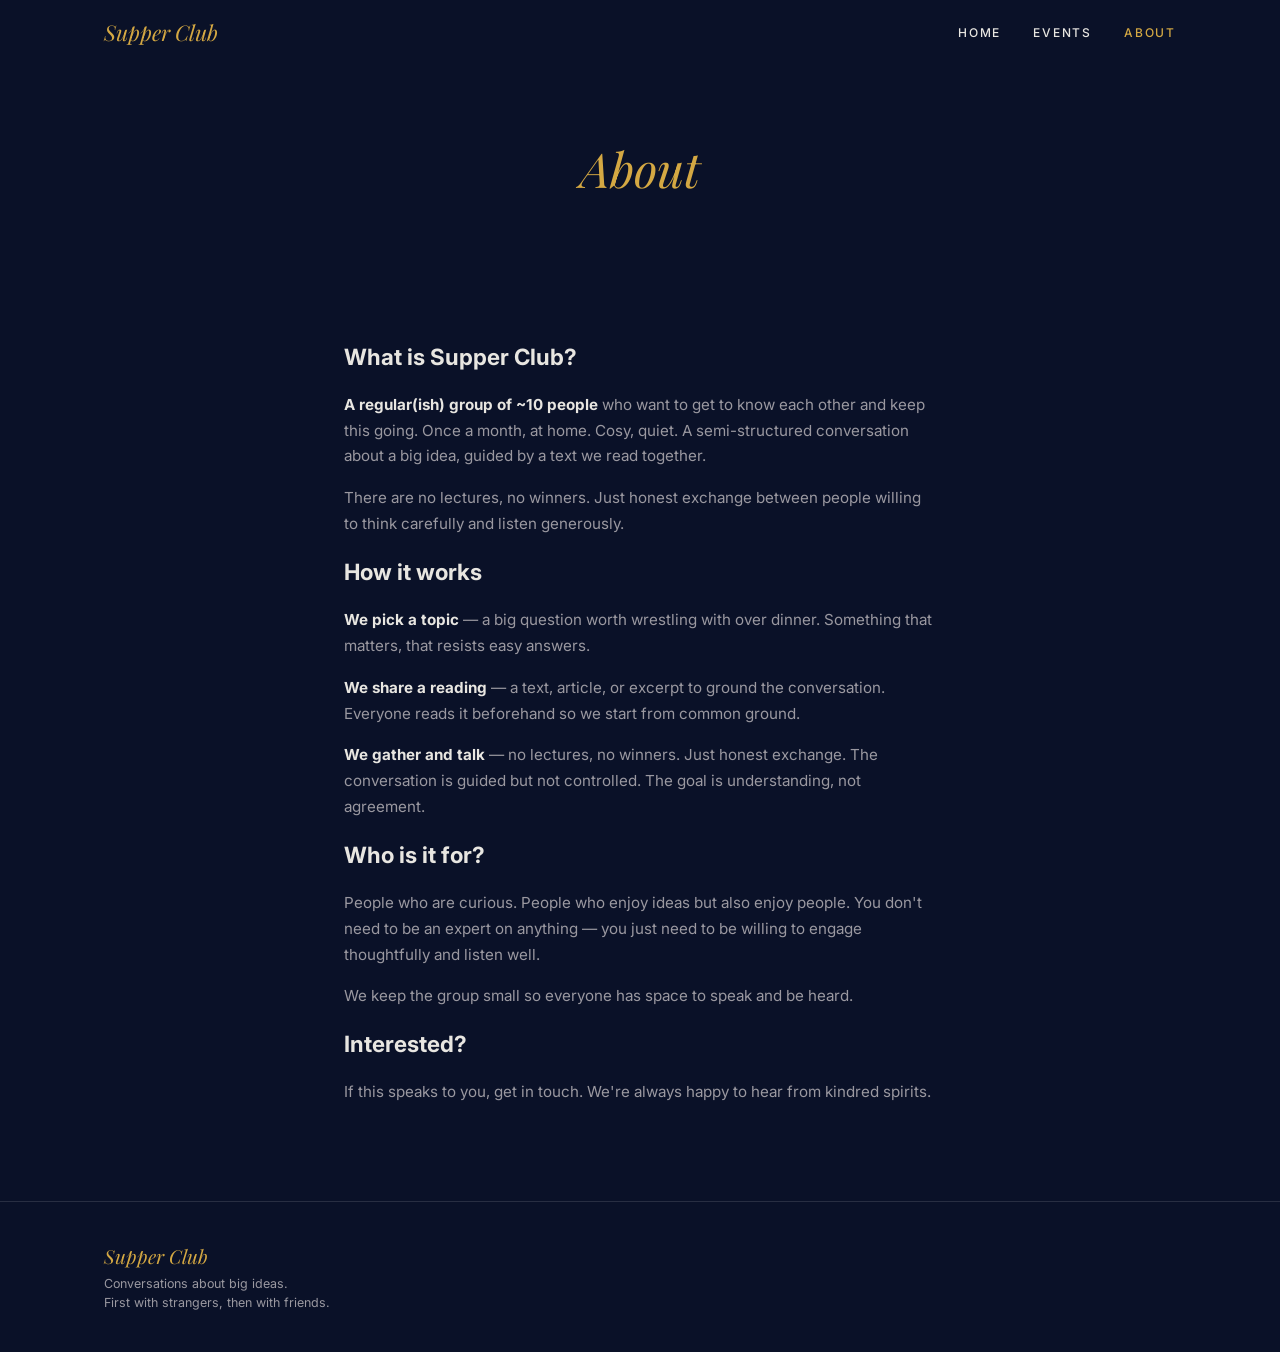
==== about.html @ 3b460ec7 "Recreate Supper Club website as static site for GitHub Pages Pure HTML/CSS/JS site with no build ste" ====
<!DOCTYPE html>
<html lang="en">
<head>
  <meta charset="UTF-8">
  <meta name="viewport" content="width=device-width, initial-scale=1.0">
  <title>About — Supper Club</title>
  <meta name="description" content="Learn more about Supper Club and how it works.">
  <link rel="preconnect" href="https://fonts.googleapis.com">
  <link rel="preconnect" href="https://fonts.gstatic.com" crossorigin>
  <link href="https://fonts.googleapis.com/css2?family=Inter:wght@300;400;500;600;700&family=Playfair+Display:ital@0;1&display=swap" rel="stylesheet">
  <link rel="stylesheet" href="css/style.css">
</head>
<body>

  <!-- ======== Navigation ======== -->
  <nav class="nav scrolled" id="nav">
    <div class="container">
      <a href="index.html" class="nav-logo">Supper Club</a>
      <ul class="nav-links" id="navLinks">
        <li><a href="index.html">Home</a></li>
        <li><a href="events.html">Events</a></li>
        <li><a href="about.html" class="active">About</a></li>
      </ul>
      <button class="hamburger" id="hamburger" aria-label="Toggle menu">
        <span></span><span></span><span></span>
      </button>
    </div>
  </nav>

  <!-- ======== Page Header ======== -->
  <div class="page-header">
    <div class="container">
      <h1 class="script">About</h1>
    </div>
  </div>

  <!-- ======== About Content ======== -->
  <section class="section">
    <div class="container about-content">
      <div class="reveal">
        <h2>What is Supper Club?</h2>
        <p><strong>A regular(ish) group of ~10 people</strong> who want to get to know each other and keep this going. Once a month, at home. Cosy, quiet. A semi-structured conversation about a big idea, guided by a text we read together.</p>
        <p>There are no lectures, no winners. Just honest exchange between people willing to think carefully and listen generously.</p>
      </div>

      <div class="reveal">
        <h2>How it works</h2>
        <p><strong>We pick a topic</strong> &mdash; a big question worth wrestling with over dinner. Something that matters, that resists easy answers.</p>
        <p><strong>We share a reading</strong> &mdash; a text, article, or excerpt to ground the conversation. Everyone reads it beforehand so we start from common ground.</p>
        <p><strong>We gather and talk</strong> &mdash; no lectures, no winners. Just honest exchange. The conversation is guided but not controlled. The goal is understanding, not agreement.</p>
      </div>

      <div class="reveal">
        <h2>Who is it for?</h2>
        <p>People who are curious. People who enjoy ideas but also enjoy people. You don't need to be an expert on anything &mdash; you just need to be willing to engage thoughtfully and listen well.</p>
        <p>We keep the group small so everyone has space to speak and be heard.</p>
      </div>

      <div class="reveal">
        <h2>Interested?</h2>
        <p>If this speaks to you, get in touch. We're always happy to hear from kindred spirits.</p>
      </div>
    </div>
  </section>

  <!-- ======== Footer ======== -->
  <footer class="footer">
    <div class="container">
      <div class="footer-brand">
        <p class="footer-logo">Supper Club</p>
        <p>Conversations about big ideas.<br>First with strangers, then with friends.</p>
      </div>
    </div>
  </footer>

  <script src="js/main.js"></script>
</body>
</html>
---- css/style.css ----
/* ============================================
   Supper Club — Style Sheet
   ============================================ */

/* --- Custom Properties --- */
:root {
  --bg:          #0a1128;
  --bg-light:    #111a3a;
  --accent:      #d4a843;
  --accent-dim:  rgba(212,168,67,.25);
  --text:        #e8e6e1;
  --text-muted:  #9a98a0;
  --border:      rgba(255,255,255,.12);
  --font-body:   'Inter', sans-serif;
  --font-script: 'Playfair Display', serif;
  --max-w:       1120px;
  --nav-h:       64px;
}

/* --- Reset --- */
*,*::before,*::after{box-sizing:border-box;margin:0;padding:0}
html{scroll-behavior:smooth}
body{
  font-family:var(--font-body);
  background:var(--bg);
  color:var(--text);
  line-height:1.7;
  -webkit-font-smoothing:antialiased;
  overflow-x:hidden;
}
a{color:inherit;text-decoration:none}
ul{list-style:none}
img,svg{display:block;max-width:100%}

/* --- Typography helpers --- */
.script{
  font-family:var(--font-script);
  font-style:italic;
  color:var(--accent);
  font-weight:400;
}
.uppercase{
  text-transform:uppercase;
  letter-spacing:.18em;
  font-size:.75rem;
}

/* --- Layout helpers --- */
.container{
  width:100%;
  max-width:var(--max-w);
  margin:0 auto;
  padding:0 1.5rem;
}
.section{
  padding:5rem 0;
}
.text-center{text-align:center}

/* --- Scroll-reveal --- */
.reveal{
  opacity:0;
  transform:translateY(28px);
  transition:opacity .7s ease, transform .7s ease;
}
.reveal.visible{
  opacity:1;
  transform:translateY(0);
}

/* ============================================
   Navigation
   ============================================ */
.nav{
  position:fixed;
  top:0;left:0;right:0;
  z-index:100;
  height:var(--nav-h);
  display:flex;
  align-items:center;
  transition:background .3s;
}
.nav.scrolled{
  background:rgba(10,17,40,.92);
  backdrop-filter:blur(10px);
  -webkit-backdrop-filter:blur(10px);
}
.nav .container{
  display:flex;
  align-items:center;
  justify-content:space-between;
}
.nav-logo{
  font-family:var(--font-script);
  font-style:italic;
  color:var(--accent);
  font-size:1.35rem;
}
.nav-links{
  display:flex;
  gap:2rem;
}
.nav-links a{
  text-transform:uppercase;
  letter-spacing:.15em;
  font-size:.75rem;
  font-weight:500;
  transition:color .2s;
}
.nav-links a:hover,
.nav-links a.active{
  color:var(--accent);
}

/* Hamburger */
.hamburger{
  display:none;
  flex-direction:column;
  gap:5px;
  cursor:pointer;
  background:none;
  border:none;
  padding:4px;
}
.hamburger span{
  display:block;
  width:22px;
  height:2px;
  background:var(--text);
  transition:transform .3s, opacity .3s;
}
.hamburger.open span:nth-child(1){transform:translateY(7px) rotate(45deg)}
.hamburger.open span:nth-child(2){opacity:0}
.hamburger.open span:nth-child(3){transform:translateY(-7px) rotate(-45deg)}

@media(max-width:640px){
  .hamburger{display:flex}
  .nav-links{
    position:fixed;
    inset:0;
    background:rgba(10,17,40,.97);
    flex-direction:column;
    align-items:center;
    justify-content:center;
    gap:2.5rem;
    font-size:1.1rem;
    transform:translateX(100%);
    transition:transform .35s ease;
  }
  .nav-links.open{transform:translateX(0)}
}

/* ============================================
   Hero
   ============================================ */
.hero{
  min-height:100vh;
  display:flex;
  flex-direction:column;
  align-items:center;
  justify-content:center;
  text-align:center;
  padding:calc(var(--nav-h) + 2rem) 1.5rem 3rem;
  position:relative;
}
.hero-invite{
  font-family:var(--font-script);
  font-style:italic;
  color:var(--accent);
  font-size:1.1rem;
  margin-bottom:.25rem;
}
.hero-title{
  font-family:var(--font-script);
  font-style:italic;
  color:var(--accent);
  font-size:clamp(3rem,8vw,5.5rem);
  line-height:1.1;
  margin-bottom:.5rem;
}
.hero-flourish{
  width:180px;
  margin:0 auto .75rem;
  opacity:.6;
}
.hero-tagline{
  font-size:clamp(1.15rem,2.5vw,1.65rem);
  font-weight:300;
  margin-bottom:.35rem;
}
.hero-subtitle{
  color:var(--text-muted);
  font-size:1rem;
  margin-bottom:2.5rem;
}
.btn{
  display:inline-block;
  text-transform:uppercase;
  letter-spacing:.18em;
  font-size:.75rem;
  font-weight:600;
  padding:.85rem 2rem;
  border:1px solid var(--text);
  color:var(--text);
  transition:background .25s, color .25s;
}
.btn:hover{
  background:var(--text);
  color:var(--bg);
}

/* Scroll indicator */
.scroll-indicator{
  position:absolute;
  bottom:2.5rem;
  left:50%;
  transform:translateX(-50%);
  text-transform:uppercase;
  letter-spacing:.25em;
  font-size:.65rem;
  color:var(--text-muted);
  transition:opacity .4s;
}
.scroll-indicator.hidden{opacity:0}

/* ============================================
   Decorative dividers
   ============================================ */
.divider{
  text-align:center;
  padding:2rem 0;
}
.divider svg{
  display:inline-block;
  width:min(80%,600px);
  height:auto;
  opacity:.35;
}

/* ============================================
   "What is this?" section
   ============================================ */
.what-section .section-title{
  font-size:clamp(1.8rem,4vw,2.6rem);
  margin-bottom:3rem;
}
.what-grid{
  display:grid;
  grid-template-columns:1fr auto 1fr;
  gap:2.5rem;
  align-items:start;
}
.what-description p{
  color:var(--text-muted);
  font-size:.95rem;
  margin-bottom:1rem;
}
.what-description p strong{
  color:var(--text);
}
.what-illustration{
  width:120px;
  opacity:.3;
  align-self:center;
}
.what-steps{
  display:flex;
  flex-direction:column;
  gap:2rem;
}
.step{display:flex;gap:1rem;align-items:flex-start}
.step-num{
  font-size:.75rem;
  color:var(--accent);
  font-weight:600;
  letter-spacing:.08em;
  min-width:1.6rem;
  padding-top:2px;
}
.step-content h3{
  font-size:.95rem;
  font-weight:600;
  margin-bottom:.25rem;
}
.step-content p{
  color:var(--text-muted);
  font-size:.85rem;
  line-height:1.6;
}
.step-content .attribution{
  font-style:italic;
  color:var(--text-muted);
  font-size:.8rem;
  margin-top:.35rem;
}

@media(max-width:768px){
  .what-grid{
    grid-template-columns:1fr;
    gap:2rem;
  }
  .what-illustration{
    margin:0 auto;
    order:-1;
  }
}

/* ============================================
   Questions section
   ============================================ */
.questions-section .section-title{
  font-size:clamp(1.8rem,4vw,2.6rem);
  margin-bottom:.5rem;
}
.questions-section .section-subtitle{
  font-family:var(--font-script);
  font-style:italic;
  color:var(--text-muted);
  font-size:1rem;
  margin-bottom:2.5rem;
}
.question-cards{
  max-width:560px;
  margin:0 auto;
  display:flex;
  flex-direction:column;
  gap:1rem;
}
.question-card{
  border:1px solid var(--border);
  padding:1.15rem 1.5rem;
  font-size:.92rem;
  color:var(--text-muted);
  border-radius:2px;
  transition:border-color .3s;
}
.question-card:hover{
  border-color:var(--accent-dim);
}
/* stagger left/right */
.question-card:nth-child(odd){margin-right:3rem}
.question-card:nth-child(even){margin-left:3rem}

@media(max-width:640px){
  .question-card:nth-child(odd),
  .question-card:nth-child(even){margin:0}
}

/* ============================================
   Next gathering
   ============================================ */
.gathering-section .section-title{
  font-size:clamp(1.8rem,4vw,2.6rem);
  margin-bottom:2rem;
}
.event-card{
  max-width:560px;
  margin:0 auto;
  border:1px solid var(--border);
  padding:2rem;
  border-radius:2px;
}
.event-label{
  text-transform:uppercase;
  letter-spacing:.15em;
  font-size:.7rem;
  color:var(--accent);
  font-weight:700;
  margin-bottom:.75rem;
}
.event-card h3{
  font-size:1.15rem;
  font-weight:600;
  margin-bottom:.35rem;
}
.event-card .event-desc{
  color:var(--text-muted);
  font-size:.88rem;
  font-style:italic;
  margin-bottom:.85rem;
}
.event-meta{
  display:flex;
  flex-wrap:wrap;
  gap:.75rem;
  font-size:.78rem;
  color:var(--accent);
  margin-bottom:.65rem;
}
.event-readings{
  font-size:.78rem;
  color:var(--accent);
}

/* ============================================
   CTA
   ============================================ */
.cta-section{
  padding:5rem 0 4rem;
  text-align:center;
}
.cta-section .cta-text{
  font-family:var(--font-script);
  font-style:italic;
  font-size:clamp(1.3rem,3vw,1.8rem);
  color:var(--text);
  margin-bottom:2rem;
  line-height:1.5;
}

/* ============================================
   Footer
   ============================================ */
.footer{
  border-top:1px solid var(--border);
  padding:2.5rem 0;
}
.footer .container{
  display:flex;
  align-items:center;
  justify-content:space-between;
  flex-wrap:wrap;
  gap:1rem;
}
.footer-brand .footer-logo{
  font-family:var(--font-script);
  font-style:italic;
  color:var(--accent);
  font-size:1.2rem;
  margin-bottom:.25rem;
}
.footer-brand p{
  color:var(--text-muted);
  font-size:.78rem;
  line-height:1.5;
}

/* ============================================
   Events page
   ============================================ */
.page-header{
  padding:calc(var(--nav-h) + 4rem) 0 3rem;
  text-align:center;
}
.page-header h1{
  font-size:clamp(2rem,5vw,3rem);
}
.events-list{
  display:flex;
  flex-direction:column;
  gap:1.5rem;
  max-width:640px;
  margin:0 auto;
}
.events-list .event-card{
  max-width:100%;
}
.section-label{
  text-transform:uppercase;
  letter-spacing:.18em;
  font-size:.75rem;
  color:var(--text-muted);
  margin-bottom:1.5rem;
}

/* ============================================
   About page
   ============================================ */
.about-content{
  max-width:640px;
  margin:0 auto;
}
.about-content h2{
  font-size:1.4rem;
  margin-bottom:1rem;
  margin-top:2.5rem;
}
.about-content h2:first-child{margin-top:0}
.about-content p{
  color:var(--text-muted);
  font-size:.95rem;
  margin-bottom:1rem;
}
.about-content p strong{
  color:var(--text);
}

/* ============================================
   Small decorative wisp
   ============================================ */
.wisp{
  text-align:center;
  padding:2rem 0;
}
.wisp svg{
  display:inline-block;
  width:60px;
  opacity:.25;
}
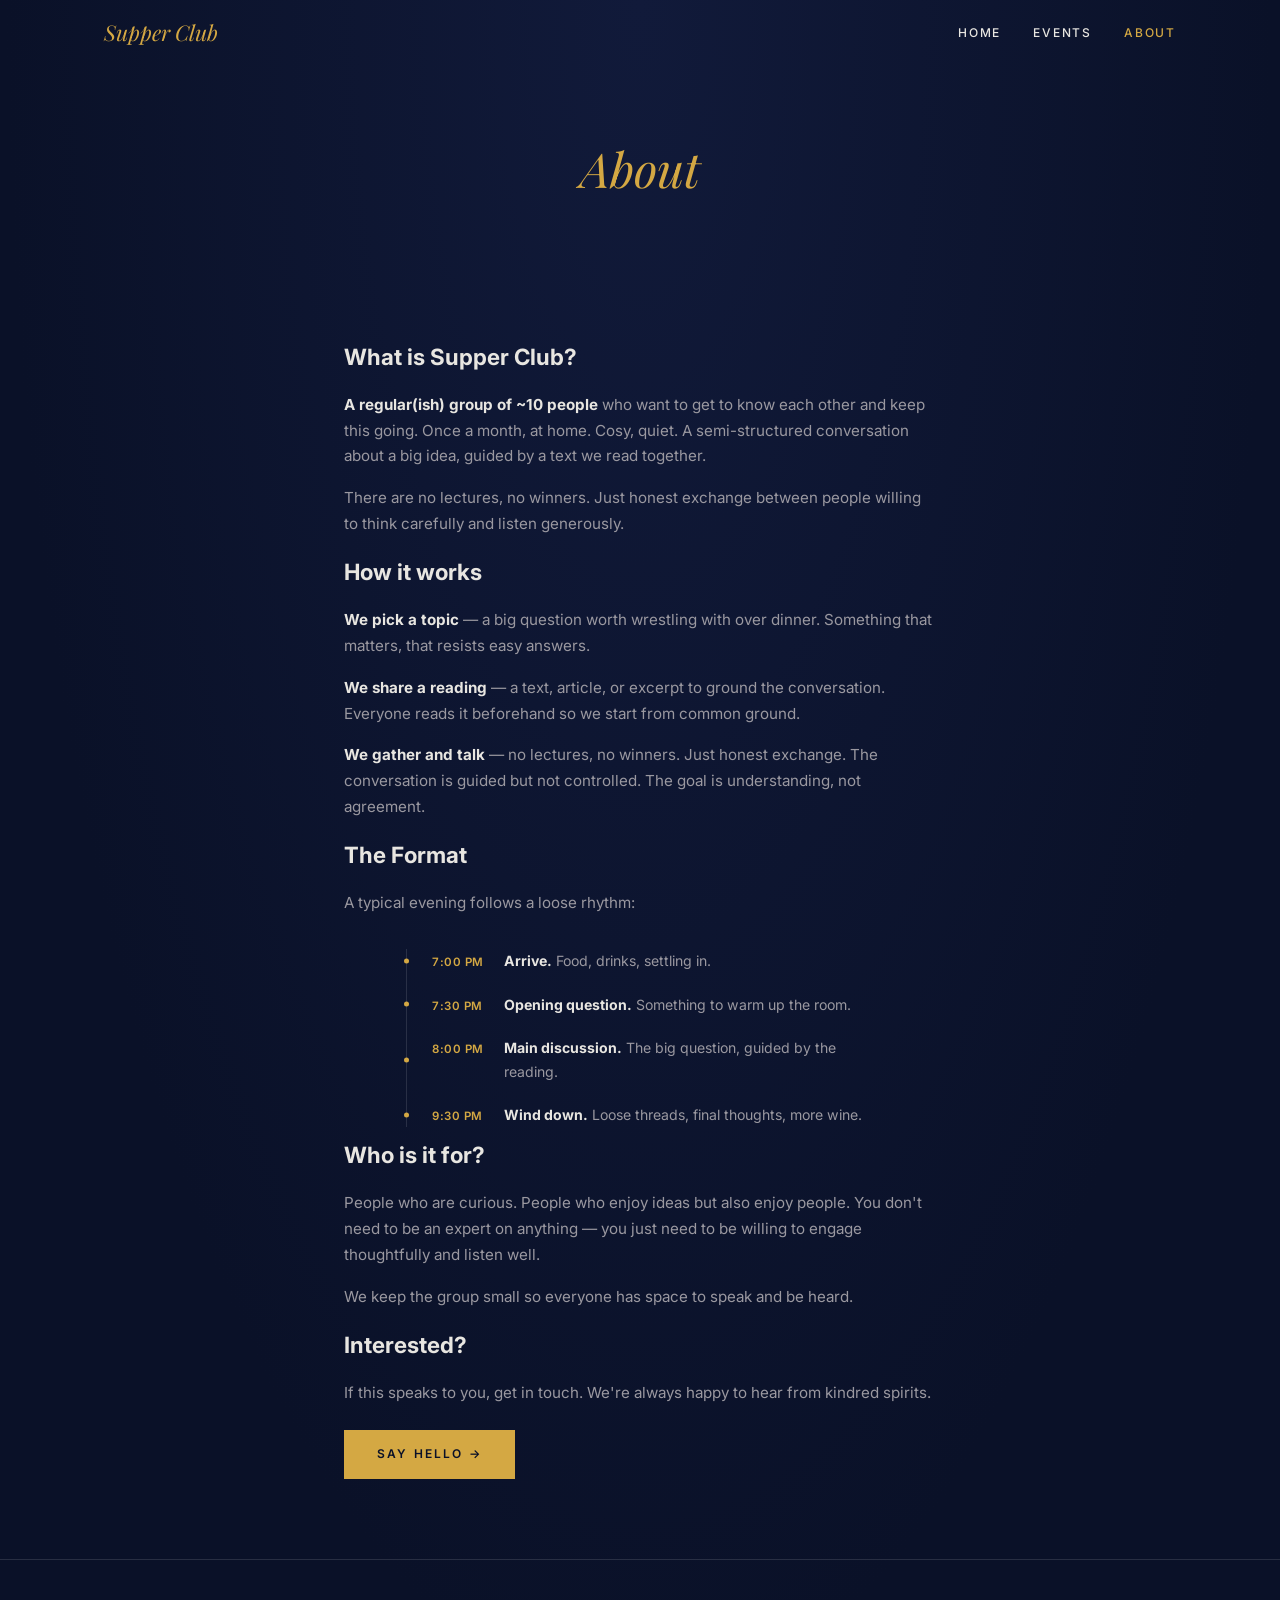
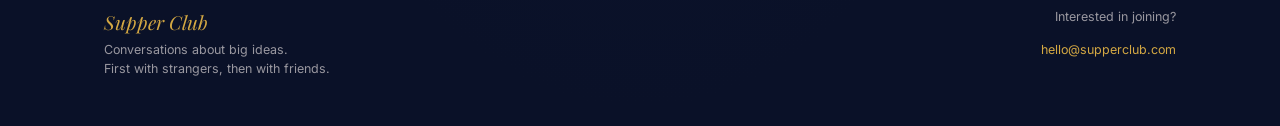
==== commit 14cf8b97: "Improve design: warm buttons, session pages, timeline, footer contact - CSS: Add --accent-warm varia" ====
--- a/about.html
+++ b/about.html
@@ -5,6 +5,10 @@
   <meta name="viewport" content="width=device-width, initial-scale=1.0">
   <title>About — Supper Club</title>
   <meta name="description" content="Learn more about Supper Club and how it works.">
+  <link rel="icon" href="data:image/svg+xml,<svg xmlns='http://www.w3.org/2000/svg' viewBox='0 0 100 100'><text y='.9em' font-size='90'>🍷</text></svg>">
+  <meta property="og:title" content="About — Supper Club">
+  <meta property="og:description" content="Learn more about Supper Club and how it works.">
+  <meta property="og:type" content="website">
   <link rel="preconnect" href="https://fonts.googleapis.com">
   <link rel="preconnect" href="https://fonts.gstatic.com" crossorigin>
   <link href="https://fonts.googleapis.com/css2?family=Inter:wght@300;400;500;600;700&family=Playfair+Display:ital@0;1&display=swap" rel="stylesheet">
@@ -51,6 +55,29 @@
       </div>
 
       <div class="reveal">
+        <h2>The Format</h2>
+        <p>A typical evening follows a loose rhythm:</p>
+        <div class="format-timeline">
+          <div class="timeline-item">
+            <span class="timeline-time">7:00 PM</span>
+            <span class="timeline-desc"><strong>Arrive.</strong> Food, drinks, settling in.</span>
+          </div>
+          <div class="timeline-item">
+            <span class="timeline-time">7:30 PM</span>
+            <span class="timeline-desc"><strong>Opening question.</strong> Something to warm up the room.</span>
+          </div>
+          <div class="timeline-item">
+            <span class="timeline-time">8:00 PM</span>
+            <span class="timeline-desc"><strong>Main discussion.</strong> The big question, guided by the reading.</span>
+          </div>
+          <div class="timeline-item">
+            <span class="timeline-time">9:30 PM</span>
+            <span class="timeline-desc"><strong>Wind down.</strong> Loose threads, final thoughts, more wine.</span>
+          </div>
+        </div>
+      </div>
+
+      <div class="reveal">
         <h2>Who is it for?</h2>
         <p>People who are curious. People who enjoy ideas but also enjoy people. You don't need to be an expert on anything &mdash; you just need to be willing to engage thoughtfully and listen well.</p>
         <p>We keep the group small so everyone has space to speak and be heard.</p>
@@ -59,6 +86,7 @@
       <div class="reveal">
         <h2>Interested?</h2>
         <p>If this speaks to you, get in touch. We're always happy to hear from kindred spirits.</p>
+        <a href="mailto:hello@supperclub.com" class="btn" style="margin-top:.5rem">Say Hello &rarr;</a>
       </div>
     </div>
   </section>
@@ -70,6 +98,10 @@
         <p class="footer-logo">Supper Club</p>
         <p>Conversations about big ideas.<br>First with strangers, then with friends.</p>
       </div>
+      <div class="footer-contact">
+        <p>Interested in joining?</p>
+        <a href="mailto:hello@supperclub.com">hello@supperclub.com</a>
+      </div>
     </div>
   </footer>
 
--- a/css/style.css
+++ b/css/style.css
@@ -7,6 +7,7 @@
   --bg:          #0a1128;
   --bg-light:    #111a3a;
   --accent:      #d4a843;
+  --accent-warm: #c97b5a;
   --accent-dim:  rgba(212,168,67,.25);
   --text:        #e8e6e1;
   --text-muted:  #9a98a0;
@@ -23,14 +24,22 @@
 body{
   font-family:var(--font-body);
   background:var(--bg);
+  background:radial-gradient(ellipse at 50% 0%, #111a3a 0%, #0a1128 70%);
   color:var(--text);
   line-height:1.7;
   -webkit-font-smoothing:antialiased;
   overflow-x:hidden;
+  min-height:100vh;
 }
 a{color:inherit;text-decoration:none}
 ul{list-style:none}
 img,svg{display:block;max-width:100%}
+
+/* --- Focus-visible accessibility --- */
+*:focus-visible{
+  outline:2px solid var(--accent);
+  outline-offset:3px;
+}
 
 /* --- Typography helpers --- */
 .script{
@@ -163,12 +172,38 @@
   padding:calc(var(--nav-h) + 2rem) 1.5rem 3rem;
   position:relative;
 }
+
+/* Hero glow */
+.hero::before{
+  content:'';
+  position:absolute;
+  top:15%;
+  left:50%;
+  transform:translateX(-50%);
+  width:500px;
+  height:500px;
+  background:radial-gradient(circle, rgba(212,168,67,.08) 0%, transparent 70%);
+  pointer-events:none;
+  z-index:0;
+}
+.hero > *{
+  position:relative;
+  z-index:1;
+}
+
+/* Staggered fade-in animation */
+@keyframes heroFadeIn{
+  from{opacity:0;transform:translateY(20px)}
+  to{opacity:1;transform:translateY(0)}
+}
 .hero-invite{
   font-family:var(--font-script);
   font-style:italic;
   color:var(--accent);
   font-size:1.1rem;
   margin-bottom:.25rem;
+  animation:heroFadeIn .8s ease both;
+  animation-delay:.2s;
 }
 .hero-title{
   font-family:var(--font-script);
@@ -177,22 +212,32 @@
   font-size:clamp(3rem,8vw,5.5rem);
   line-height:1.1;
   margin-bottom:.5rem;
+  animation:heroFadeIn .8s ease both;
+  animation-delay:.4s;
 }
 .hero-flourish{
   width:180px;
   margin:0 auto .75rem;
   opacity:.6;
+  animation:heroFadeIn .8s ease both;
+  animation-delay:.6s;
 }
 .hero-tagline{
   font-size:clamp(1.15rem,2.5vw,1.65rem);
   font-weight:300;
   margin-bottom:.35rem;
+  animation:heroFadeIn .8s ease both;
+  animation-delay:.7s;
 }
 .hero-subtitle{
   color:var(--text-muted);
   font-size:1rem;
   margin-bottom:2.5rem;
-}
+  animation:heroFadeIn .8s ease both;
+  animation-delay:.85s;
+}
+
+/* --- Buttons --- */
 .btn{
   display:inline-block;
   text-transform:uppercase;
@@ -200,11 +245,30 @@
   font-size:.75rem;
   font-weight:600;
   padding:.85rem 2rem;
+  background:var(--accent);
+  color:var(--bg);
+  border:1px solid var(--accent);
+  transition:background .25s, color .25s, border-color .25s;
+  cursor:pointer;
+}
+.btn:hover{
+  background:transparent;
+  color:var(--accent);
+}
+.btn-ghost{
+  display:inline-block;
+  text-transform:uppercase;
+  letter-spacing:.18em;
+  font-size:.75rem;
+  font-weight:600;
+  padding:.85rem 2rem;
+  background:transparent;
+  color:var(--text);
   border:1px solid var(--text);
-  color:var(--text);
-  transition:background .25s, color .25s;
-}
-.btn:hover{
+  transition:background .25s, color .25s, border-color .25s;
+  cursor:pointer;
+}
+.btn-ghost:hover{
   background:var(--text);
   color:var(--bg);
 }
@@ -220,6 +284,8 @@
   font-size:.65rem;
   color:var(--text-muted);
   transition:opacity .4s;
+  animation:heroFadeIn .8s ease both;
+  animation-delay:1s;
 }
 .scroll-indicator.hidden{opacity:0}
 
@@ -359,6 +425,8 @@
   border:1px solid var(--border);
   padding:2rem;
   border-radius:2px;
+  position:relative;
+  transition:border-color .3s, transform .2s;
 }
 .event-label{
   text-transform:uppercase;
@@ -392,6 +460,66 @@
   color:var(--accent);
 }
 
+/* --- Event card variants --- */
+/* Upcoming: gold left border */
+.event-card.upcoming{
+  border-left:3px solid var(--accent);
+}
+/* Past: dimmed */
+.event-card.past{
+  opacity:.65;
+}
+.event-card.past:hover{
+  opacity:.85;
+}
+
+/* --- Status badges --- */
+.status-badge{
+  display:inline-block;
+  text-transform:uppercase;
+  letter-spacing:.12em;
+  font-size:.6rem;
+  font-weight:700;
+  padding:.2rem .6rem;
+  border-radius:2px;
+  margin-bottom:.75rem;
+}
+.status-badge.upcoming{
+  background:rgba(212,168,67,.15);
+  color:var(--accent);
+}
+.status-badge.past{
+  background:rgba(154,152,160,.12);
+  color:var(--text-muted);
+}
+
+/* --- Event card as link --- */
+a.event-card-link{
+  display:block;
+  text-decoration:none;
+  color:inherit;
+}
+a.event-card-link .event-card{
+  max-width:100%;
+}
+a.event-card-link:hover .event-card{
+  border-color:var(--accent-dim);
+  transform:translateY(-2px);
+}
+a.event-card-link .event-card .hover-arrow{
+  position:absolute;
+  right:1.5rem;
+  top:50%;
+  transform:translateY(-50%);
+  opacity:0;
+  color:var(--accent);
+  font-size:1.2rem;
+  transition:opacity .25s;
+}
+a.event-card-link:hover .event-card .hover-arrow{
+  opacity:1;
+}
+
 /* ============================================
    CTA
    ============================================ */
@@ -413,14 +541,14 @@
    ============================================ */
 .footer{
   border-top:1px solid var(--border);
-  padding:2.5rem 0;
+  padding:3rem 0;
 }
 .footer .container{
   display:flex;
-  align-items:center;
+  align-items:flex-start;
   justify-content:space-between;
   flex-wrap:wrap;
-  gap:1rem;
+  gap:2rem;
 }
 .footer-brand .footer-logo{
   font-family:var(--font-script);
@@ -433,6 +561,34 @@
   color:var(--text-muted);
   font-size:.78rem;
   line-height:1.5;
+}
+.footer-contact{
+  text-align:right;
+}
+.footer-contact p{
+  color:var(--text-muted);
+  font-size:.78rem;
+  line-height:1.5;
+  margin-bottom:.5rem;
+}
+.footer-contact a{
+  color:var(--accent);
+  font-size:.78rem;
+  transition:color .2s;
+}
+.footer-contact a:hover{
+  color:var(--accent-warm);
+}
+
+@media(max-width:640px){
+  .footer .container{
+    flex-direction:column;
+    align-items:center;
+    text-align:center;
+  }
+  .footer-contact{
+    text-align:center;
+  }
 }
 
 /* ============================================
@@ -485,6 +641,58 @@
   color:var(--text);
 }
 
+/* --- The Format: evening timeline --- */
+.format-timeline{
+  max-width:480px;
+  margin:1.5rem auto 0;
+  display:flex;
+  flex-direction:column;
+  gap:0;
+  position:relative;
+  padding-left:2rem;
+}
+.format-timeline::before{
+  content:'';
+  position:absolute;
+  left:.4rem;
+  top:.6rem;
+  bottom:.6rem;
+  width:1px;
+  background:var(--border);
+}
+.timeline-item{
+  display:flex;
+  gap:1rem;
+  align-items:baseline;
+  padding:.6rem 0;
+  position:relative;
+}
+.timeline-item::before{
+  content:'';
+  position:absolute;
+  left:calc(-2rem + .25rem);
+  top:50%;
+  transform:translateY(-50%);
+  width:5px;
+  height:5px;
+  border-radius:50%;
+  background:var(--accent);
+}
+.timeline-time{
+  font-size:.72rem;
+  font-weight:600;
+  color:var(--accent);
+  letter-spacing:.05em;
+  min-width:3.5rem;
+}
+.timeline-desc{
+  font-size:.88rem;
+  color:var(--text-muted);
+}
+.timeline-desc strong{
+  color:var(--text);
+}
+
 /* ============================================
    Small decorative wisp
    ============================================ */
@@ -497,3 +705,170 @@
   width:60px;
   opacity:.25;
 }
+
+/* ============================================
+   Session detail page
+   ============================================ */
+.session-header{
+  padding:calc(var(--nav-h) + 4rem) 0 2rem;
+  text-align:center;
+}
+.session-header .session-label{
+  text-transform:uppercase;
+  letter-spacing:.18em;
+  font-size:.7rem;
+  color:var(--accent);
+  font-weight:700;
+  margin-bottom:.75rem;
+}
+.session-header h1{
+  font-size:clamp(1.6rem,4vw,2.4rem);
+  max-width:640px;
+  margin:0 auto .5rem;
+  line-height:1.3;
+}
+.session-header .session-desc{
+  font-family:var(--font-script);
+  font-style:italic;
+  color:var(--text-muted);
+  font-size:1rem;
+  margin-bottom:1rem;
+}
+.session-header .session-meta{
+  display:flex;
+  flex-wrap:wrap;
+  gap:.75rem;
+  justify-content:center;
+  font-size:.78rem;
+  color:var(--accent);
+}
+
+/* Session body */
+.session-body{
+  max-width:640px;
+  margin:0 auto;
+}
+.session-body h2{
+  font-size:1.3rem;
+  margin-bottom:1.25rem;
+  margin-top:2.5rem;
+}
+.session-body h2:first-child{margin-top:0}
+.session-body p{
+  color:var(--text-muted);
+  font-size:.92rem;
+  margin-bottom:1rem;
+  line-height:1.7;
+}
+
+/* --- Reading cards --- */
+.reading-cards{
+  display:flex;
+  flex-direction:column;
+  gap:1rem;
+}
+.reading-card{
+  border:1px solid var(--border);
+  padding:1.25rem 1.5rem;
+  border-radius:2px;
+  transition:border-color .3s;
+}
+.reading-card:hover{
+  border-color:var(--accent-dim);
+}
+.reading-card .reading-type{
+  text-transform:uppercase;
+  letter-spacing:.12em;
+  font-size:.6rem;
+  font-weight:700;
+  color:var(--accent);
+  margin-bottom:.35rem;
+}
+.reading-card .reading-title{
+  font-size:.95rem;
+  font-weight:600;
+  margin-bottom:.2rem;
+}
+.reading-card .reading-author{
+  font-size:.82rem;
+  color:var(--text-muted);
+  font-style:italic;
+}
+
+/* --- Discussion questions --- */
+.discussion-questions{
+  display:flex;
+  flex-direction:column;
+  gap:.75rem;
+}
+.discussion-questions li{
+  border:1px solid var(--border);
+  padding:.9rem 1.25rem;
+  font-size:.88rem;
+  color:var(--text-muted);
+  border-radius:2px;
+  list-style:none;
+}
+
+/* --- Takeaways --- */
+.takeaways{
+  display:flex;
+  flex-direction:column;
+  gap:.75rem;
+}
+.takeaways li{
+  padding-left:1.25rem;
+  font-size:.88rem;
+  color:var(--text-muted);
+  position:relative;
+  list-style:none;
+}
+.takeaways li::before{
+  content:'';
+  position:absolute;
+  left:0;
+  top:.6em;
+  width:6px;
+  height:6px;
+  border-radius:50%;
+  background:var(--accent);
+}
+
+/* --- Further reading --- */
+.further-reading{
+  display:flex;
+  flex-direction:column;
+  gap:.5rem;
+}
+.further-reading a{
+  color:var(--accent);
+  font-size:.88rem;
+  transition:color .2s;
+}
+.further-reading a:hover{
+  color:var(--accent-warm);
+}
+
+/* --- Prev / Next nav --- */
+.session-nav{
+  display:flex;
+  justify-content:space-between;
+  align-items:center;
+  max-width:640px;
+  margin:0 auto;
+  padding:3rem 0;
+  border-top:1px solid var(--border);
+}
+.session-nav a{
+  text-transform:uppercase;
+  letter-spacing:.15em;
+  font-size:.72rem;
+  font-weight:600;
+  color:var(--text-muted);
+  transition:color .2s;
+}
+.session-nav a:hover{
+  color:var(--accent);
+}
+.session-nav .nav-prev::before{content:'\2190\00a0'}
+.session-nav .nav-next::after{content:'\00a0\2192'}
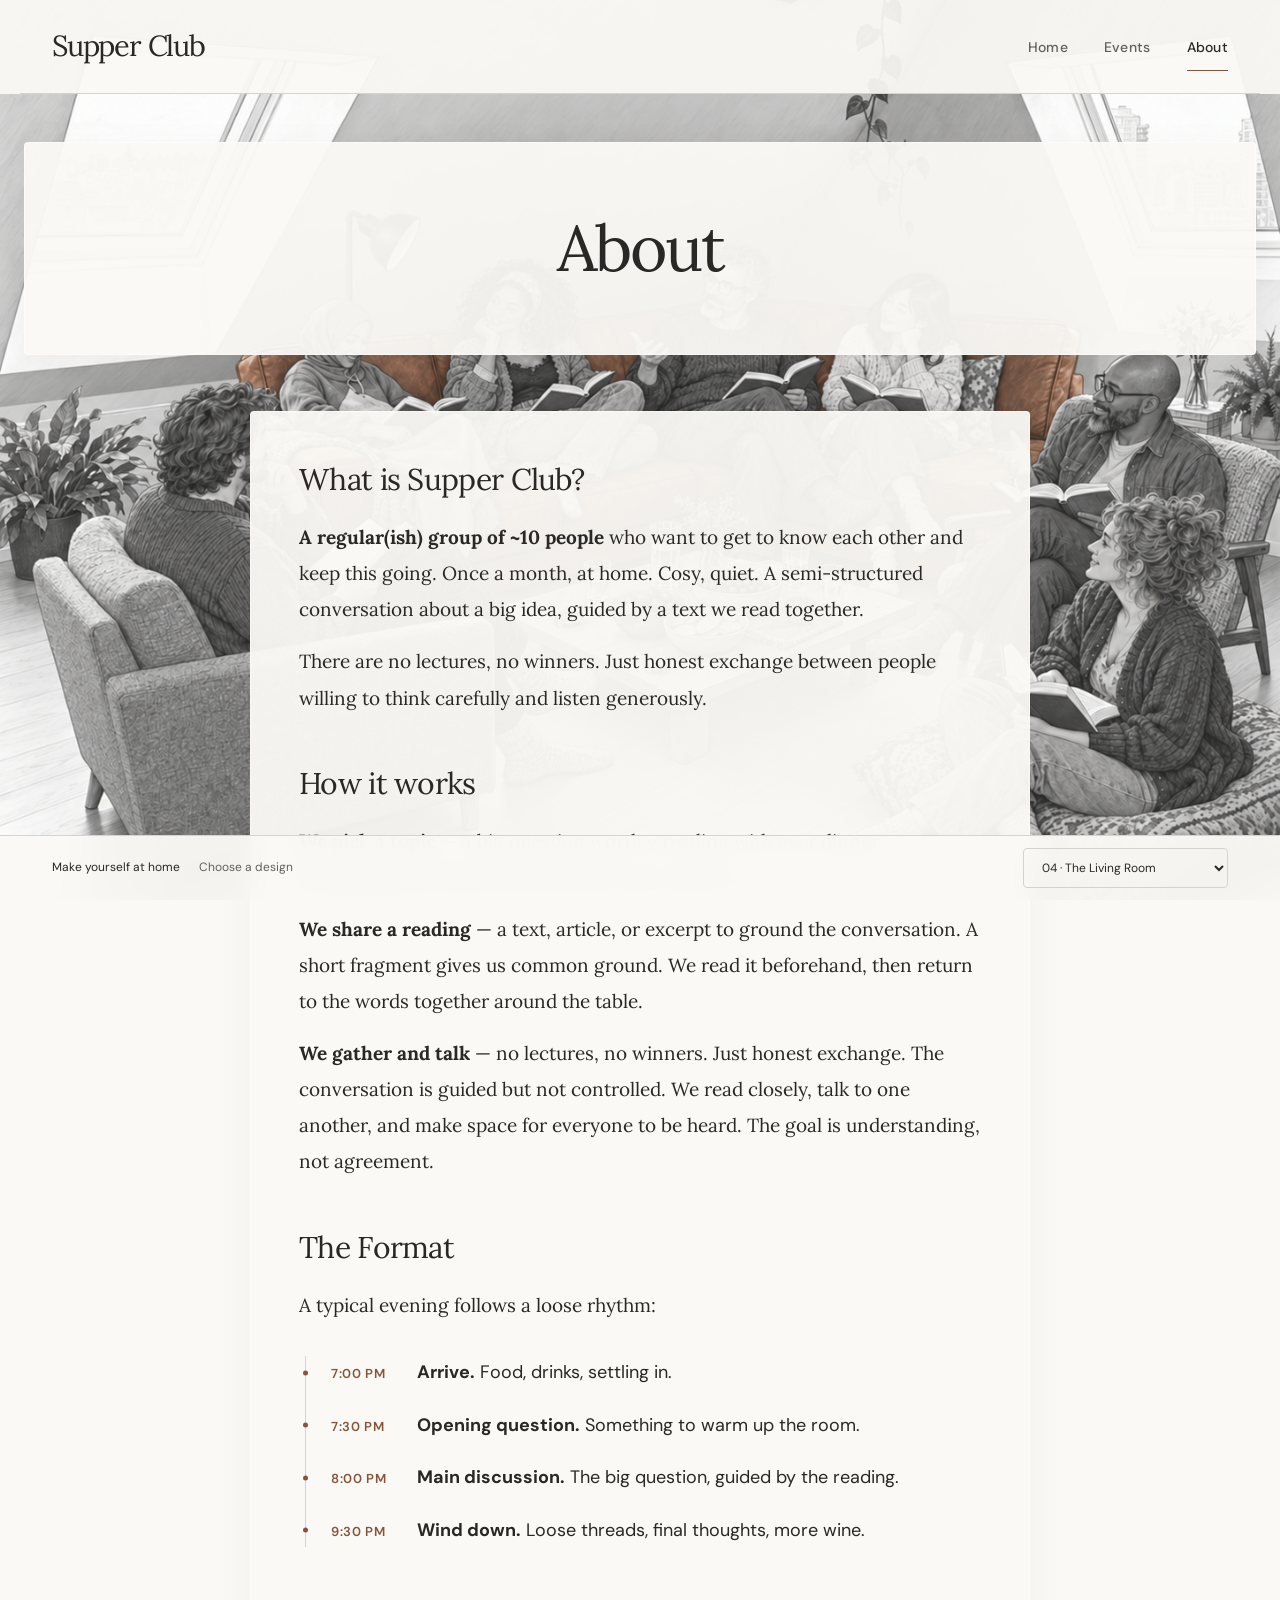
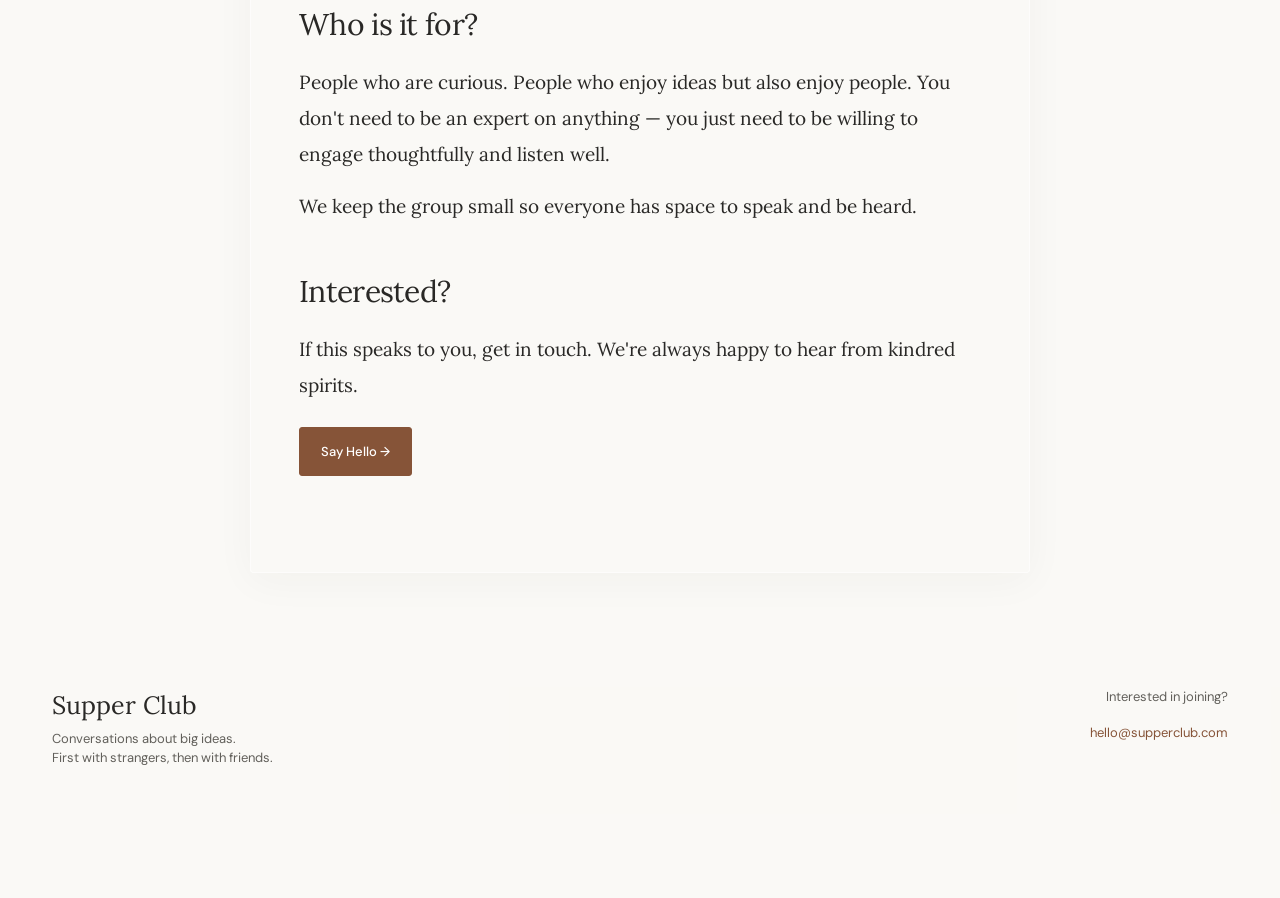
==== commit a0fd1ddd: "design" ====
--- a/about.html
+++ b/about.html
@@ -1,5 +1,5 @@
 <!DOCTYPE html>
-<html lang="en">
+<html lang="en" data-design="living-room">
 <head>
   <meta charset="UTF-8">
   <meta name="viewport" content="width=device-width, initial-scale=1.0">
@@ -11,10 +11,14 @@
   <meta property="og:type" content="website">
   <link rel="preconnect" href="https://fonts.googleapis.com">
   <link rel="preconnect" href="https://fonts.gstatic.com" crossorigin>
-  <link href="https://fonts.googleapis.com/css2?family=Inter:wght@300;400;500;600;700&family=Playfair+Display:ital@0;1&display=swap" rel="stylesheet">
-  <link rel="stylesheet" href="css/style.css">
+  <link href="https://fonts.googleapis.com/css2?family=DM+Sans:wght@400;500;600&family=Lora:ital,wght@0,400;0,500;1,400&family=Inter:wght@300;400;500;600;700&family=Playfair+Display:ital@0;1&display=swap" rel="stylesheet">
+  <link rel="stylesheet" href="css/style.css?v=2">
+  <script src="js/designs.js?v=4"></script>
+  <link rel="stylesheet" href="css/designs.css?v=4">
+  <link rel="stylesheet" href="css/living-room.css?v=2">
 </head>
 <body>
+  <a class="skip-link" href="#main-content">Skip to content</a>
 
   <!-- ======== Navigation ======== -->
   <nav class="nav scrolled" id="nav">
@@ -23,13 +27,14 @@
       <ul class="nav-links" id="navLinks">
         <li><a href="index.html">Home</a></li>
         <li><a href="events.html">Events</a></li>
-        <li><a href="about.html" class="active">About</a></li>
+        <li><a href="about.html" class="active" aria-current="page">About</a></li>
       </ul>
-      <button class="hamburger" id="hamburger" aria-label="Toggle menu">
+      <button class="hamburger" id="hamburger" aria-label="Toggle menu" aria-expanded="false" aria-controls="navLinks">
         <span></span><span></span><span></span>
       </button>
     </div>
   </nav>
+  <main id="main-content">
 
   <!-- ======== Page Header ======== -->
   <div class="page-header">
@@ -50,8 +55,8 @@
       <div class="reveal">
         <h2>How it works</h2>
         <p><strong>We pick a topic</strong> &mdash; a big question worth wrestling with over dinner. Something that matters, that resists easy answers.</p>
-        <p><strong>We share a reading</strong> &mdash; a text, article, or excerpt to ground the conversation. Everyone reads it beforehand so we start from common ground.</p>
-        <p><strong>We gather and talk</strong> &mdash; no lectures, no winners. Just honest exchange. The conversation is guided but not controlled. The goal is understanding, not agreement.</p>
+        <p><strong>We share a reading</strong> &mdash; a text, article, or excerpt to ground the conversation. A short fragment gives us common ground. We read it beforehand, then return to the words together around the table.</p>
+        <p><strong>We gather and talk</strong> &mdash; no lectures, no winners. Just honest exchange. The conversation is guided but not controlled. We read closely, talk to one another, and make space for everyone to be heard. The goal is understanding, not agreement.</p>
       </div>
 
       <div class="reveal">
@@ -91,6 +96,8 @@
     </div>
   </section>
 
+  </main>
+
   <!-- ======== Footer ======== -->
   <footer class="footer">
     <div class="container">
@@ -105,6 +112,10 @@
     </div>
   </footer>
 
+  <aside class="design-bar" aria-label="Website design">
+    <div class="design-bar-inner"><label for="design-select">Make yourself at home <span>Choose a design</span></label>
+    <select id="design-select" aria-label="Choose website design"></select></div>
+  </aside>
   <script src="js/main.js"></script>
 </body>
 </html>
--- a/css/style.css
+++ b/css/style.css
@@ -834,11 +834,91 @@
   background:var(--accent);
 }
 
+/* --- Embedded text (blockquote) --- */
+.text-embed{
+  border-left:3px solid var(--accent);
+  padding:1.5rem 1.75rem;
+  margin:0 0 1rem;
+  background:rgba(212,168,67,.04);
+  border-radius:0 2px 2px 0;
+}
+.text-embed p{
+  font-family:var(--font-script);
+  font-style:italic;
+  color:var(--text);
+  font-size:.95rem;
+  line-height:1.85;
+  margin-bottom:1rem;
+  opacity:.85;
+}
+.text-embed p:last-of-type{
+  margin-bottom:.75rem;
+}
+.text-embed cite{
+  display:block;
+  font-family:var(--font-body);
+  font-style:normal;
+  font-size:.75rem;
+  color:var(--text-muted);
+  letter-spacing:.03em;
+  margin-top:.5rem;
+}
+
+/* --- Text embed note --- */
+.text-embed-note{
+  font-size:.78rem;
+  color:var(--text-muted);
+  margin-top:-.25rem;
+}
+
+/* --- YouTube video embed --- */
+.video-embed{
+  position:relative;
+  width:100%;
+  padding-bottom:56.25%; /* 16:9 */
+  margin:1rem 0 1.5rem;
+  border-radius:2px;
+  overflow:hidden;
+  background:var(--bg-light);
+}
+.video-embed iframe{
+  position:absolute;
+  top:0;
+  left:0;
+  width:100%;
+  height:100%;
+  border:0;
+}
+
+/* --- Video card (Go Further) --- */
+.video-card{
+  margin-bottom:2rem;
+}
+.video-card h3{
+  font-size:1rem;
+  font-weight:600;
+  margin-bottom:.35rem;
+}
+.video-card p{
+  color:var(--text-muted);
+  font-size:.85rem;
+  line-height:1.6;
+  margin-bottom:.5rem;
+}
+
+/* --- Go further intro --- */
+.go-further-intro{
+  color:var(--text-muted);
+  font-size:.88rem;
+  margin-bottom:1.5rem;
+}
+
 /* --- Further reading --- */
 .further-reading{
   display:flex;
   flex-direction:column;
   gap:.5rem;
+  margin-top:1rem;
 }
 .further-reading a{
   color:var(--accent);
--- a/css/designs.css
+++ b/css/designs.css
@@ -0,0 +1,149 @@
+/* Shared readable foundations; each design changes palette, typography and composition. */
+:root {
+  --bg:#f7f3e9; --bg-light:#eee8da; --text:#292e27; --text-muted:#565b50;
+  --accent:#753d29; --accent-warm:#925138; --accent-dim:#a27c60; --border:#c9c6b6;
+  --font-body: 'Inter', sans-serif; --font-script:Georgia, 'Times New Roman', serif;
+  --art-bg:#e4e6d4; --art-ink:#46523c; --table:#f6f0d9; --max-w:1200px; --nav-h:88px;
+  color-scheme:light;
+}
+html[data-design="candlelight"] {
+  --bg:#181818; --bg-light:#232323; --text:#f7f7f7; --text-muted:#c6c6c6;
+  --accent:#ededed; --accent-warm:#ffffff; --accent-dim:#999999; --border:#505050;
+  --art-bg:#202020; --art-ink:#eeeeee; --table:#303030; color-scheme:dark;
+}
+html[data-design="salon"] {
+  --bg:#f0f0e8; --bg-light:#e4e5d9; --text:#182f29; --text-muted:#465a51;
+  --accent:#254b3f; --accent-warm:#386a58; --accent-dim:#698572; --border:#adb9a9;
+  --art-bg:#d9ec80; --art-ink:#254b3f; --table:#eaf2b9; --font-script:'Inter',sans-serif;
+}
+body {background:var(--bg);font-size:18px;line-height:1.75;padding-bottom:84px;overflow-x:visible}
+::selection{background:var(--accent);color:var(--bg)}
+.container {padding-inline:32px}
+.section {padding:80px 0}
+.reveal,.reveal.visible{opacity:1;transform:none;transition:none}
+.script{font-style:normal;color:var(--text)}
+.nav,.nav.scrolled{position:relative;background:var(--bg);border-bottom:1px solid var(--border);backdrop-filter:none}
+.nav-logo{font-size:27px;font-style:normal;color:var(--text);font-weight:600;letter-spacing:-1px}
+.nav-links a{font-size:13px;text-transform:none;letter-spacing:.02em;padding:14px 0}
+.nav-links a.active{border-bottom:2px solid var(--accent)}
+.hero{min-height:0;max-width:var(--max-w);margin:auto;display:grid;grid-template-columns:1.15fr 1fr;gap:70px;text-align:left;align-items:center;padding:76px 32px 84px}
+.hero::before{display:none}
+.hero-title{font-family:var(--font-script);font-style:normal;font-weight:400;font-size:clamp(48px,5.2vw,72px);line-height:1.04;letter-spacing:-3px;color:var(--text);margin:24px 0;animation:none}
+.hero-title em{font-weight:400;color:var(--accent)}
+.eyebrow,.art-caption,.art-edition{font-size:11px;letter-spacing:.13em;font-weight:600;text-transform:uppercase}
+.eyebrow{color:var(--accent)}
+.hero-tagline{font-size:19px;font-weight:400;line-height:1.6;animation:none;margin-bottom:16px}
+.hero-subtitle{font-size:16px;max-width:36ch;margin-bottom:28px;animation:none}
+.hero-actions{display:flex;flex-wrap:wrap;gap:20px;align-items:center}
+.btn,.btn-ghost{font-size:13px;text-transform:none;letter-spacing:0;padding:13px 21px;font-weight:500}
+.btn span{margin-left:14px}
+.text-link{font-size:14px;text-decoration:underline;text-underline-offset:5px}
+.table-art{background:var(--art-bg);color:var(--art-ink);padding:25px 24px 23px;text-align:center;position:relative}
+.table-art svg{width:100%;max-width:370px;margin:0 auto}
+.table-art .table-fill{fill:var(--table)}
+.table-art .flame{fill:var(--accent)}
+.table-art p{font-family:var(--font-script);font-size:28px;line-height:1.25;margin:-6px 0 24px}
+.art-edition{font-size:9px}
+.divider,.wisp,.what-illustration,.step-content .attribution{display:none}
+.what-section{border-top:1px solid var(--border)}
+.what-section .section-title,.questions-section .section-title,.gathering-section .section-title{font-size:clamp(30px,3.3vw,44px);font-weight:400;letter-spacing:-1px;margin-bottom:36px;text-align:left}
+.what-grid{grid-template-columns:1.1fr 1fr;gap:90px}
+.what-description p{font-size:18px;line-height:1.85;margin-bottom:20px;color:var(--text)}
+.what-steps{gap:24px}.step{gap:22px}.step-num{font-size:13px;border-top:1px solid var(--accent);padding-top:7px}
+.step-content h3{font-size:18px;font-weight:500}.step-content p{font-size:16px}
+.questions-section{background:var(--bg-light);border-block:1px solid var(--border)}
+.questions-section .section-title{text-align:center;margin-bottom:8px}
+.questions-section .section-subtitle{font-family:var(--font-body);font-style:normal;font-size:16px}
+.question-cards{display:grid;grid-template-columns:1fr 1fr;max-width:960px;gap:0;text-align:left}
+.question-card,.question-card:nth-child(n){margin:0;padding:24px 30px;border:0;border-top:1px solid var(--border);border-radius:0;color:var(--text);font-family:var(--font-script);font-size:25px;line-height:1.45}
+.question-card:nth-child(odd){border-right:1px solid var(--border)}
+.event-card,.event-card.past,.event-card.past:hover{opacity:1;background:var(--bg-light);text-align:left;padding:32px 60px 32px 32px;border-color:var(--border)}
+.event-card h3{font-family:var(--font-script);font-size:30px;font-weight:400;line-height:1.3;max-width:30ch}
+.event-card .event-desc{font-size:16px;font-style:normal;margin:12px 0}
+.event-label,.event-meta,.event-readings{font-size:13px}.status-badge{font-size:10px}
+.event-card-link .event-card .hover-arrow{opacity:1!important;font-size:25px!important}
+.gathering-section .event-card-link{max-width:900px;margin:auto}
+.cta-section{padding:64px 0 72px;border-top:1px solid var(--border)}
+.cta-section .cta-text{font-size:40px;font-style:normal;line-height:1.2}
+.footer{padding:40px 0}.footer-brand .footer-logo{font-size:24px;font-style:normal}.footer-brand p,.footer-contact p,.footer-contact a{font-size:13px}
+.page-header{padding:64px 0 0}.page-header h1{font-size:64px;font-weight:400;letter-spacing:-2px}
+.events-list{max-width:900px;gap:20px}
+.session-header{padding:64px 24px 48px;border-bottom:1px solid var(--border)}
+.session-header h1{font-family:var(--font-script);font-size:clamp(36px,5vw,62px);font-weight:400;line-height:1.12;max-width:850px;letter-spacing:-1.5px;margin-bottom:22px}
+.session-header .session-desc{font-family:var(--font-body);font-style:normal;font-size:18px}
+.session-header .session-label,.session-header .session-meta{font-size:13px}
+.about-content,.session-body{max-width:760px}
+.about-content>div,.session-body>div{margin-bottom:48px}
+.about-content h2,.session-body h2{font-family:var(--font-script);font-size:29px;font-weight:400;line-height:1.3;margin-bottom:20px}
+.about-content p,.session-body p,.discussion-questions li,.takeaways li,.timeline-desc{font-size:18px;line-height:1.85;color:var(--text)}
+.reading-card{background:var(--bg-light);padding:24px}.reading-card .reading-type{font-size:11px}.reading-card .reading-title{font-size:19px}.reading-card .reading-author{font-size:15px}
+.text-embed{background:var(--bg-light);padding:28px 30px}.text-embed p{font-family:Georgia,serif;font-size:21px;font-style:normal;line-height:1.8;opacity:1}.text-embed cite{font-size:13px}
+.discussion-questions{counter-reset:questions}.discussion-questions li{border:0;border-bottom:1px solid var(--border);padding:16px 0}.discussion-questions li::before{counter-increment:questions;content:counter(questions,decimal-leading-zero) ' / ';color:var(--accent);font-size:13px;font-weight:600}
+.further-reading a{font-size:17px;text-decoration:underline;text-underline-offset:4px}.session-nav{max-width:696px}.session-nav a{font-size:12px;letter-spacing:.05em}
+.format-timeline{max-width:none;margin-bottom:24px}.timeline-time{font-size:13px;min-width:70px}
+.reading-outline{background:var(--bg-light);border:1px solid var(--border);padding:16px 22px;margin-bottom:42px;font-size:15px}.reading-outline summary{cursor:pointer;font-weight:600}.reading-outline ul{padding-top:16px}.reading-outline a{display:block;padding:5px 0;text-decoration:underline;text-underline-offset:3px}
+h2{scroll-margin-top:24px}.skip-link{position:absolute;left:16px;top:-100px;z-index:500;background:var(--text);color:var(--bg);padding:10px 20px}.skip-link:focus{top:12px}
+.design-bar{position:fixed;bottom:0;left:0;right:0;z-index:200;background:var(--bg);border-top:1px solid var(--border)}
+.design-bar-inner{max-width:var(--max-w);margin:auto;display:flex;align-items:center;justify-content:space-between;padding:12px 32px;gap:16px}
+.design-bar label{font-size:13px;font-weight:500}.design-bar label span{font-weight:400;color:var(--text-muted);margin-left:16px}.design-bar select{font:inherit;font-size:14px;padding:10px 36px 10px 14px;border:1px solid var(--border);background:var(--bg-light);color:var(--text);border-radius:4px;cursor:pointer;max-width:100%}
+/* Candlelight: a centered invitation with a tall, arched illustration. */
+[data-design="candlelight"] .hero{grid-template-columns:1.1fr .9fr;text-align:center;gap:80px;padding-block:64px}
+[data-design="candlelight"] .hero-subtitle{margin-inline:auto}
+[data-design="candlelight"] .hero-actions{justify-content:center}
+[data-design="candlelight"] .table-art{border-radius:220px 220px 0 0;padding-top:56px;border:1px solid var(--border)}
+[data-design="candlelight"] .art-caption{font-size:9px}
+[data-design="candlelight"] .hero-title{font-family:'Playfair Display',Georgia,serif;font-size:clamp(45px,4.5vw,64px);letter-spacing:-2px;line-height:1.13}
+[data-design="candlelight"] .question-card{font-style:italic}
+/* Salon: oversized sans-serif, rounded illustration, horizontal process cards. */
+[data-design="salon"] .hero-title{font-size:clamp(44px,4.9vw,68px);font-weight:600;letter-spacing:-4px}
+[data-design="salon"] .hero-title em{font-style:normal;font-weight:600;text-decoration:underline;text-decoration-color:#9bb752;text-decoration-thickness:5px;text-underline-offset:8px}
+[data-design="salon"] .table-art{border-radius:50% 50% 20px 20px}
+[data-design="salon"] .table-art p{font-size:25px;font-weight:500;letter-spacing:-1px}
+[data-design="salon"] .btn{border-radius:30px}
+[data-design="salon"] .what-grid{grid-template-columns:1fr;gap:30px}
+[data-design="salon"] .what-description{max-width:780px}
+[data-design="salon"] .what-steps{display:grid;grid-template-columns:repeat(3,1fr);gap:32px}
+[data-design="salon"] .question-card{font-size:22px;font-weight:500;letter-spacing:-.5px}
+[data-design="salon"] .event-card{border-radius:16px}
+@media(min-width:1500px){.hero{padding-block:100px}}
+@media(max-width:900px){.hero,[data-design="candlelight"] .hero{gap:32px}.hero-title,[data-design="salon"] .hero-title{letter-spacing:-2px;font-size:48px}.what-grid{gap:40px}.hero-actions{gap:16px}.table-art{padding-inline:12px}.art-caption{font-size:9px}}
+@media(max-width:640px){
+ :root{--nav-h:76px}.container{padding-inline:24px}.section{padding:52px 0}
+ .nav .container{position:relative}.nav-logo{font-size:25px}.hamburger{padding:12px;z-index:2}
+ .nav-links{display:none;position:absolute;inset:50px 0 auto;transform:none;background:var(--bg);border-bottom:1px solid var(--border);padding:26px;gap:18px;align-items:stretch;box-shadow:0 12px 16px #0001}
+ .nav-links.open{display:flex}.nav-links a{display:block}.nav-links a.active{border:0;text-decoration:underline;text-underline-offset:6px}
+ .hero,[data-design="candlelight"] .hero{grid-template-columns:1fr;padding:46px 24px 52px;gap:40px}
+ .hero-title,[data-design="salon"] .hero-title,[data-design="candlelight"] .hero-title{font-size:clamp(40px,10.7vw,60px);letter-spacing:-2px}
+ .hero-tagline{font-size:18px}.table-art{max-width:440px;width:100%;margin:auto}.table-art svg{max-width:310px}
+ .what-grid{grid-template-columns:1fr;gap:28px}[data-design="salon"] .what-steps{grid-template-columns:1fr}
+ .question-cards{grid-template-columns:1fr}.question-card:nth-child(n){border-right:0;padding:22px 0;font-size:24px}
+ .event-card{padding:24px 42px 24px 24px}.event-card h3{font-size:27px}.page-header{padding-top:42px}.page-header h1{font-size:48px}
+ .session-header{padding:42px 0 32px}.session-body p,.about-content p{font-size:17px}.text-embed{padding:20px}.text-embed p{font-size:20px}
+ .design-bar-inner{padding:10px 16px;gap:8px}.design-bar label{font-size:11px;max-width:110px;line-height:1.5}.design-bar label span{display:none}.design-bar select{font-size:13px;padding:10px;max-width:190px}
+ .session-nav{padding-inline:24px}.timeline-item{gap:10px}.timeline-desc{font-size:16px}
+}
+@media(prefers-reduced-motion:reduce){html{scroll-behavior:auto}*,*::before,*::after{animation:none!important;transition:none!important}}
+@media print{.nav,.design-bar,.footer,.skip-link,.hero-actions{display:none}body{padding:0;background:white;color:black}.reveal{opacity:1}.section{padding:20px 0}.session-header{padding:20px 0}.session-body{max-width:none}}
+.home-gatherings{border-top:1px solid var(--border)}
+.section-heading{display:flex;justify-content:space-between;align-items:end;gap:24px}
+.section-heading h2,.fragment-grid h2{font-family:var(--font-script);font-size:clamp(30px,3.1vw,42px);font-weight:400;line-height:1.2;letter-spacing:-1px;margin-top:14px}
+.section-heading>.text-link{flex-shrink:0}.section-intro{color:var(--text-muted);font-size:17px;margin:20px 0 32px}
+.home-gatherings .events-list{max-width:none;display:grid;grid-template-columns:repeat(3,1fr);gap:20px}
+.home-gatherings .event-card{height:100%;padding:28px 25px 52px;display:flex;flex-direction:column;align-items:start}
+.home-gatherings .event-card h3{font-size:27px}.home-gatherings .event-desc{font-size:15px}.home-gatherings .event-meta{margin-top:auto;padding-top:16px}.home-gatherings .event-readings{font-size:12px;max-width:25ch}
+.home-gatherings .event-card .hover-arrow{top:auto;bottom:16px;transform:none}
+.fragment-section{background:var(--bg-light);border-block:1px solid var(--border)}
+.fragment-grid{display:grid;grid-template-columns:1fr 1fr;gap:90px;align-items:center}.fragment-grid h2{font-size:44px;margin-bottom:24px}.fragment-grid>div>p:not(.eyebrow){font-size:17px;color:var(--text-muted);margin-bottom:24px}
+.fragment{border-left:1px solid var(--accent-dim);padding-left:40px}.fragment blockquote{font-family:Georgia,serif;font-size:30px;line-height:1.5;margin:24px 0}.fragment .fragment-source{font-size:13px!important}.fragment-question{border-top:1px solid var(--border);padding-top:20px}.fragment-question span{font-size:11px;letter-spacing:.1em;text-transform:uppercase;color:var(--accent)}.fragment-question p{font-family:var(--font-script);font-size:23px;margin-top:10px}
+@media(max-width:900px){.home-gatherings .events-list{grid-template-columns:1fr}.home-gatherings .event-card h3{max-width:none}.fragment-grid{gap:36px}}
+@media(max-width:640px){.section-heading{display:block}.section-heading>.text-link{display:inline-block;margin-top:20px}.fragment-grid{grid-template-columns:1fr;gap:36px}.fragment-grid h2{font-size:36px}.fragment{padding-left:22px}.fragment blockquote{font-size:26px}}
+
+/* Monochrome Candlelight: warmth comes from people, books and soft shapes. */
+[data-design="candlelight"] .status-badge{background:#ffffff0d}
+[data-design="candlelight"] .text-embed{background:var(--bg-light)}
+[data-design="candlelight"] .table-art{border-color:#444;box-shadow:inset 0 0 80px #ffffff03}
+[data-design="candlelight"] .hero-title em{color:var(--text)}
+.reading-scene{overflow:visible}
+.reading-scene .scene-paper{fill:var(--art-bg)}
+.reading-scene .scene-table{fill:var(--table)}
+.reading-scene .scene-ink{fill:var(--art-ink)}
--- a/css/living-room.css
+++ b/css/living-room.css
@@ -0,0 +1,173 @@
+/* The Living Room: paper, graphite and a single leather-brown accent.
+   Scoped to one design so earlier directions remain available for comparison. */
+.living-room-image{display:none}
+html[data-design="living-room"]{
+  --bg:#faf9f6;--bg-light:#efeeea;--text:#292826;--text-muted:#62605b;
+  --accent:#865438;--accent-warm:#6c4029;--accent-dim:#b08d75;--border:#d6d3cc;
+  --font-body:'DM Sans',Arial,sans-serif;--font-script:'Lora',Georgia,serif;
+  --max-w:1240px;--nav-h:94px;color-scheme:light;
+}
+[data-design="living-room"] body{background:var(--bg);line-height:1.8}
+[data-design="living-room"] .nav{border:0;background:transparent}
+[data-design="living-room"] .nav .container{height:100%;border-bottom:1px solid var(--border)}
+[data-design="living-room"] .nav-logo{font-weight:400;font-size:29px;letter-spacing:-1.2px}
+[data-design="living-room"] .nav-links{gap:36px}
+[data-design="living-room"] .nav-links a{font-size:14px;color:var(--text-muted)}
+[data-design="living-room"] .nav-links a.active{color:var(--text);border-bottom:1px solid var(--accent)}
+[data-design="living-room"] .hero{display:block;padding:66px 32px 0;text-align:left;max-width:var(--max-w)}
+[data-design="living-room"] .hero-copy{display:grid;grid-template-columns:1.15fr 1fr;column-gap:88px;align-items:start;padding-bottom:42px}
+[data-design="living-room"] .eyebrow{font-size:11px;letter-spacing:.16em;font-weight:500;color:var(--accent)}
+[data-design="living-room"] .hero-copy>.eyebrow{grid-column:1;grid-row:1;margin-bottom:18px}
+[data-design="living-room"] .hero-title{grid-column:1;grid-row:2/5;font-family:var(--font-script);font-weight:400;font-size:clamp(46px,5.4vw,70px);line-height:1.16;letter-spacing:-2.7px;margin:0}
+[data-design="living-room"] .hero-title em{color:var(--text);font-weight:400}
+[data-design="living-room"] .hero-tagline{grid-column:2;grid-row:2;font-family:var(--font-script);font-size:22px;line-height:1.5;margin:0 0 12px}
+[data-design="living-room"] .hero-subtitle{grid-column:2;grid-row:3;font-size:16px;line-height:1.85;max-width:46ch;margin:0 0 22px}
+[data-design="living-room"] .hero-actions{grid-column:2;grid-row:4;gap:24px}
+[data-design="living-room"] .btn{background:var(--accent);border-color:var(--accent);color:#fff;padding:12px 21px;border-radius:3px;font-size:13px}
+[data-design="living-room"] .btn:hover{background:var(--accent-warm);border-color:var(--accent-warm);color:#fff}
+[data-design="living-room"] .text-link{font-size:13px;text-decoration-thickness:1px;text-underline-offset:6px}
+[data-design="living-room"] .table-art{display:none}
+[data-design="living-room"] .living-room-image{display:block;margin:0}
+[data-design="living-room"] .living-room-image img{width:100%;height:auto;aspect-ratio:1448/1086;border-radius:3px}
+[data-design="living-room"] .living-room-image figcaption{display:flex;justify-content:space-between;gap:20px;padding:15px 0;font-size:12px;color:var(--text-muted);border-bottom:1px solid var(--border)}
+[data-design="living-room"] .section{padding:82px 0}
+[data-design="living-room"] .home-gatherings{border:0}
+[data-design="living-room"] .section-heading h2,[data-design="living-room"] .section-title{font-size:38px;letter-spacing:-1.4px;font-weight:400}
+[data-design="living-room"] .section-intro{font-size:16px;margin:17px 0 36px}
+[data-design="living-room"] .events-list{max-width:960px;gap:0}
+[data-design="living-room"] .home-gatherings .events-list{max-width:none;gap:28px}
+[data-design="living-room"] .event-card{background:transparent;border:0;border-top:1px solid var(--border);border-radius:0;padding:30px 40px 32px 0}
+[data-design="living-room"] .home-gatherings .event-card{padding:24px 8px 44px 0}
+[data-design="living-room"] .event-card h3{font-size:30px;line-height:1.4;letter-spacing:-.6px}
+[data-design="living-room"] .home-gatherings .event-card h3{font-size:26px}
+[data-design="living-room"] .event-card .event-desc{font-size:16px;line-height:1.8}
+[data-design="living-room"] .event-label{font-size:11px;letter-spacing:.12em}
+[data-design="living-room"] .status-badge{background:transparent;border:1px solid var(--border);border-radius:20px;padding:2px 10px;font-size:9px;letter-spacing:.06em;color:var(--text-muted)}
+[data-design="living-room"] .event-card .event-meta{color:var(--text-muted);font-size:12px}
+[data-design="living-room"] .event-readings{color:var(--accent);font-size:13px}
+[data-design="living-room"] a.event-card-link:hover .event-card{transform:none;border-color:var(--accent)}
+[data-design="living-room"] a.event-card-link:hover h3{text-decoration:underline;text-decoration-thickness:1px;text-underline-offset:5px}
+[data-design="living-room"] .fragment-section{background:#eeede9;border:0}
+[data-design="living-room"] .fragment-grid{gap:100px}
+[data-design="living-room"] .fragment-grid h2{font-size:41px;line-height:1.25;letter-spacing:-1.4px}
+[data-design="living-room"] .fragment{border-left:1px solid var(--border);padding-left:48px}
+[data-design="living-room"] .fragment blockquote{font-family:var(--font-script);font-size:29px;line-height:1.65;font-style:italic}
+[data-design="living-room"] .fragment-question p{font-size:22px;line-height:1.5}
+[data-design="living-room"] .what-section{border:0}
+[data-design="living-room"] .what-description p{font-family:var(--font-script);font-size:19px;font-weight:400;line-height:1.95}
+[data-design="living-room"] .what-description strong{font-weight:500}
+[data-design="living-room"] .what-steps{gap:28px}
+[data-design="living-room"] .step-content h3{font-family:var(--font-script);font-size:22px;font-weight:400}
+[data-design="living-room"] .step-content p{font-size:15px}
+[data-design="living-room"] .step-num{font-weight:400;border:0;padding-top:5px}
+[data-design="living-room"] .questions-section{background:transparent;border-block:1px solid var(--border)}
+[data-design="living-room"] .question-card{font-size:24px;padding-block:28px;font-style:italic}
+[data-design="living-room"] .cta-section{border:0;padding:88px 24px;background:var(--bg-light)}
+[data-design="living-room"] .cta-section .cta-text{font-size:42px;letter-spacing:-1px;line-height:1.4}
+[data-design="living-room"] .footer{border-top:0;padding:46px 0}
+[data-design="living-room"] .footer-brand .footer-logo{font-size:25px;color:var(--text)}
+[data-design="living-room"] .page-header{padding:64px 0 12px}
+[data-design="living-room"] .page-header h1{font-size:64px;letter-spacing:-2px}
+[data-design="living-room"] .session-header{padding:66px 0 46px;background:var(--bg-light);border:0}
+[data-design="living-room"] .session-header h1{font-family:var(--font-script);font-size:clamp(38px,4.5vw,60px);line-height:1.22;letter-spacing:-1.8px;margin-top:12px}
+[data-design="living-room"] .session-header .session-desc{font-size:17px;max-width:52ch;margin:0 auto 20px}
+[data-design="living-room"] .about-content,[data-design="living-room"] .session-body{max-width:780px}
+[data-design="living-room"] .about-content p,[data-design="living-room"] .session-body>div>p,[data-design="living-room"] .discussion-questions li,[data-design="living-room"] .takeaways li{font-family:var(--font-script);font-size:19px;line-height:1.9}
+[data-design="living-room"] .session-body h2,[data-design="living-room"] .about-content h2{font-size:30px;letter-spacing:-.7px}
+[data-design="living-room"] .text-embed{background:#f0efeb;border-left:2px solid var(--accent);padding:30px 36px}
+[data-design="living-room"] .text-embed p{font-family:var(--font-script);font-size:20px;line-height:1.95}
+[data-design="living-room"] .reading-card{background:transparent;border-width:0 0 1px;padding:20px 0;border-radius:0}
+[data-design="living-room"] .reading-card .reading-title{font-family:var(--font-script);font-weight:500;font-size:21px}
+[data-design="living-room"] .reading-outline{background:transparent;border-width:1px 0;padding:17px 0}
+[data-design="living-room"] .design-bar{background:#faf9f6f5;backdrop-filter:blur(12px)}
+[data-design="living-room"] .design-bar select{background:transparent;border-color:var(--border);font-size:12px}
+[data-design="living-room"] .design-bar label{font-size:12px;font-weight:400}
+@media(max-width:900px){
+ [data-design="living-room"] .hero-copy{column-gap:40px}
+ [data-design="living-room"] .hero-title{font-size:52px}
+ [data-design="living-room"] .hero-tagline{font-size:20px}
+ [data-design="living-room"] .fragment-grid{gap:40px}
+ [data-design="living-room"] .fragment{padding-left:30px}
+}
+@media(max-width:640px){
+ [data-design="living-room"] .nav{height:78px}
+ [data-design="living-room"] .nav .container{margin-inline:24px;padding-inline:0;width:calc(100% - 48px)}
+ [data-design="living-room"] .nav-links{background:var(--bg);gap:12px}
+ [data-design="living-room"] .hero{padding:40px 24px 0}
+ [data-design="living-room"] .hero-copy{display:block;padding-bottom:30px}
+ [data-design="living-room"] .hero-title{font-size:clamp(42px,11vw,64px);letter-spacing:-1.8px;margin-bottom:24px}
+ [data-design="living-room"] .hero-tagline{font-size:20px;margin-bottom:12px}
+ [data-design="living-room"] .hero-subtitle{font-size:16px;margin-bottom:22px}
+ [data-design="living-room"] .hero-actions{gap:18px}
+ [data-design="living-room"] .living-room-image{margin-inline:-24px}
+ [data-design="living-room"] .living-room-image img{border-radius:0}
+ [data-design="living-room"] .living-room-image figcaption{margin-inline:24px;display:block;font-size:11px;padding-block:12px}
+ [data-design="living-room"] .living-room-image figcaption span{display:block}
+ [data-design="living-room"] .section{padding-block:50px}
+ [data-design="living-room"] .section-heading h2,[data-design="living-room"] .section-title{font-size:32px}
+ [data-design="living-room"] .home-gatherings .events-list{gap:8px}
+ [data-design="living-room"] .fragment-grid h2{font-size:33px}
+ [data-design="living-room"] .fragment{padding-left:22px}
+ [data-design="living-room"] .fragment blockquote{font-size:25px}
+ [data-design="living-room"] .cta-section{padding-block:56px}
+ [data-design="living-room"] .cta-section .cta-text{font-size:33px}
+ [data-design="living-room"] .about-content p,[data-design="living-room"] .session-body>div>p,[data-design="living-room"] .discussion-questions li,[data-design="living-room"] .takeaways li{font-size:18px}
+ [data-design="living-room"] .text-embed{padding:22px}
+ [data-design="living-room"] .text-embed p{font-size:19px}
+ [data-design="living-room"] .session-header{padding:44px 0 32px}
+ [data-design="living-room"] .design-bar select{max-width:180px}
+}
+
+/* A continuous room behind every page, with paper panels for comfortable reading. */
+[data-design="living-room"] body{position:relative;isolation:isolate;background:var(--bg)}
+[data-design="living-room"] body::before{
+ content:"";position:fixed;inset:0;z-index:-1;pointer-events:none;
+ background:linear-gradient(#faf9f626,#faf9f626),url('../images/reading-together.png') center center / cover no-repeat;
+}
+[data-design="living-room"] .nav{background:#faf9f6ed}
+[data-design="living-room"] .hero{min-height:78vh;padding-top:52px;padding-bottom:100px}
+[data-design="living-room"] .hero-copy{
+ background:#faf9f6f0;padding:38px 42px 42px;border:1px solid #ffffff80;
+ border-radius:4px;box-shadow:0 8px 40px #2928260a;
+}
+[data-design="living-room"] .living-room-image{display:none}
+[data-design="living-room"] main>.section,
+[data-design="living-room"] .fragment-section,
+[data-design="living-room"] .questions-section,
+[data-design="living-room"] .cta-section,
+[data-design="living-room"] .page-header,
+[data-design="living-room"] .session-header{background:transparent;border:0;padding:28px 24px}
+[data-design="living-room"] main>.section>.container,
+[data-design="living-room"] .cta-section>.container,
+[data-design="living-room"] .page-header>.container,
+[data-design="living-room"] .session-header>.container{
+ background:#faf9f6f2;padding:48px;border:1px solid #ffffff80;border-radius:4px;
+ box-shadow:0 8px 40px #2928260a;
+}
+[data-design="living-room"] .fragment-section>.container,
+[data-design="living-room"] .cta-section>.container{background:#efeeeaf5}
+[data-design="living-room"] .page-header{padding-top:48px}
+[data-design="living-room"] .session-header{padding-top:48px}
+[data-design="living-room"] .footer{margin-top:40px;background:#faf9f6f2}
+[data-design="living-room"] .design-bar{background:#faf9f6f5}
+@media(max-width:640px){
+ [data-design="living-room"] body::before{background-position:52% center}
+ [data-design="living-room"] .hero{min-height:85svh;padding:28px 16px 100px}
+ [data-design="living-room"] .hero-copy{padding:28px 24px;background:#faf9f6f2}
+ [data-design="living-room"] main>.section,
+ [data-design="living-room"] .cta-section,
+ [data-design="living-room"] .page-header,
+ [data-design="living-room"] .session-header{padding:16px}
+ [data-design="living-room"] main>.section>.container,
+ [data-design="living-room"] .cta-section>.container,
+ [data-design="living-room"] .page-header>.container,
+ [data-design="living-room"] .session-header>.container{padding:30px 24px}
+ [data-design="living-room"] .hero-title{font-size:clamp(36px,9.7vw,60px)}
+}
+@media print{
+ [data-design="living-room"] body::before{display:none}
+ [data-design="living-room"] .hero{min-height:0;padding:24px 0}
+ [data-design="living-room"] .hero-copy,
+ [data-design="living-room"] main>.section>.container,
+ [data-design="living-room"] .session-header>.container{background:white;box-shadow:none;border:0}
+}
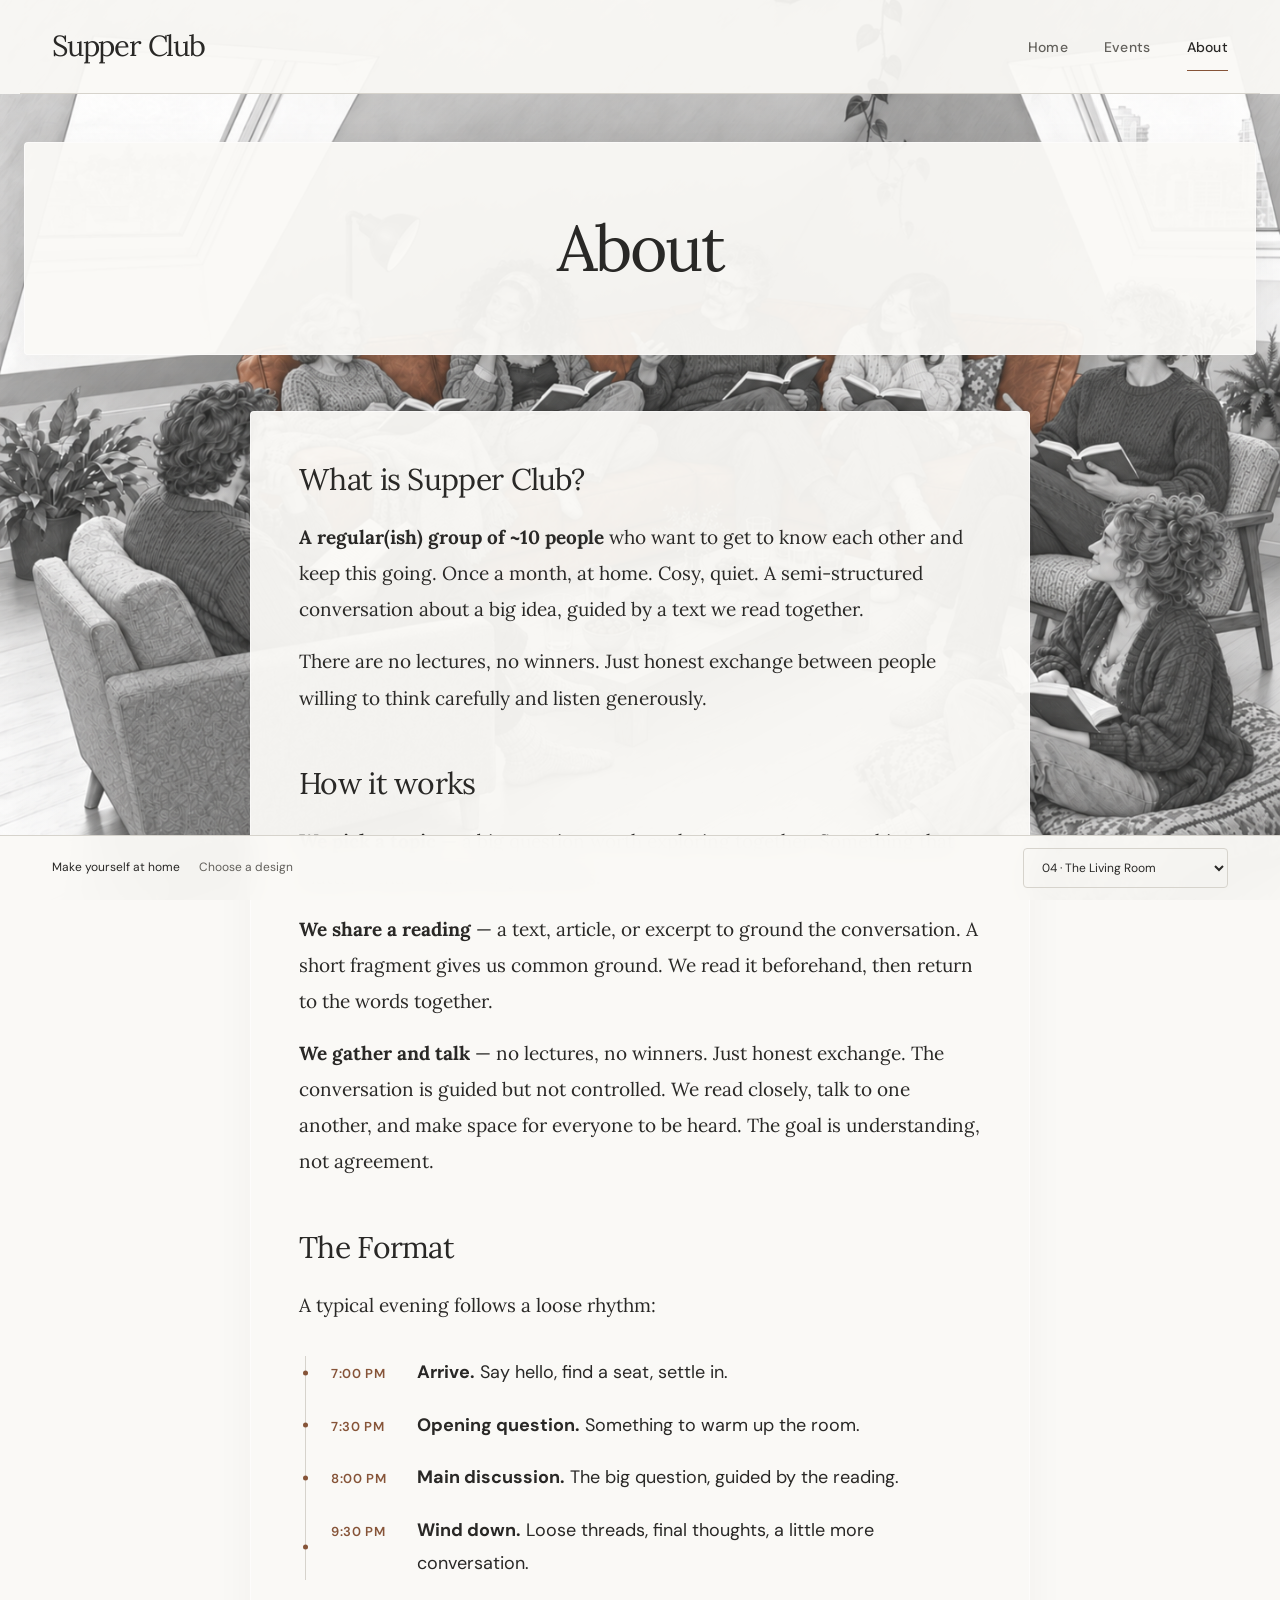
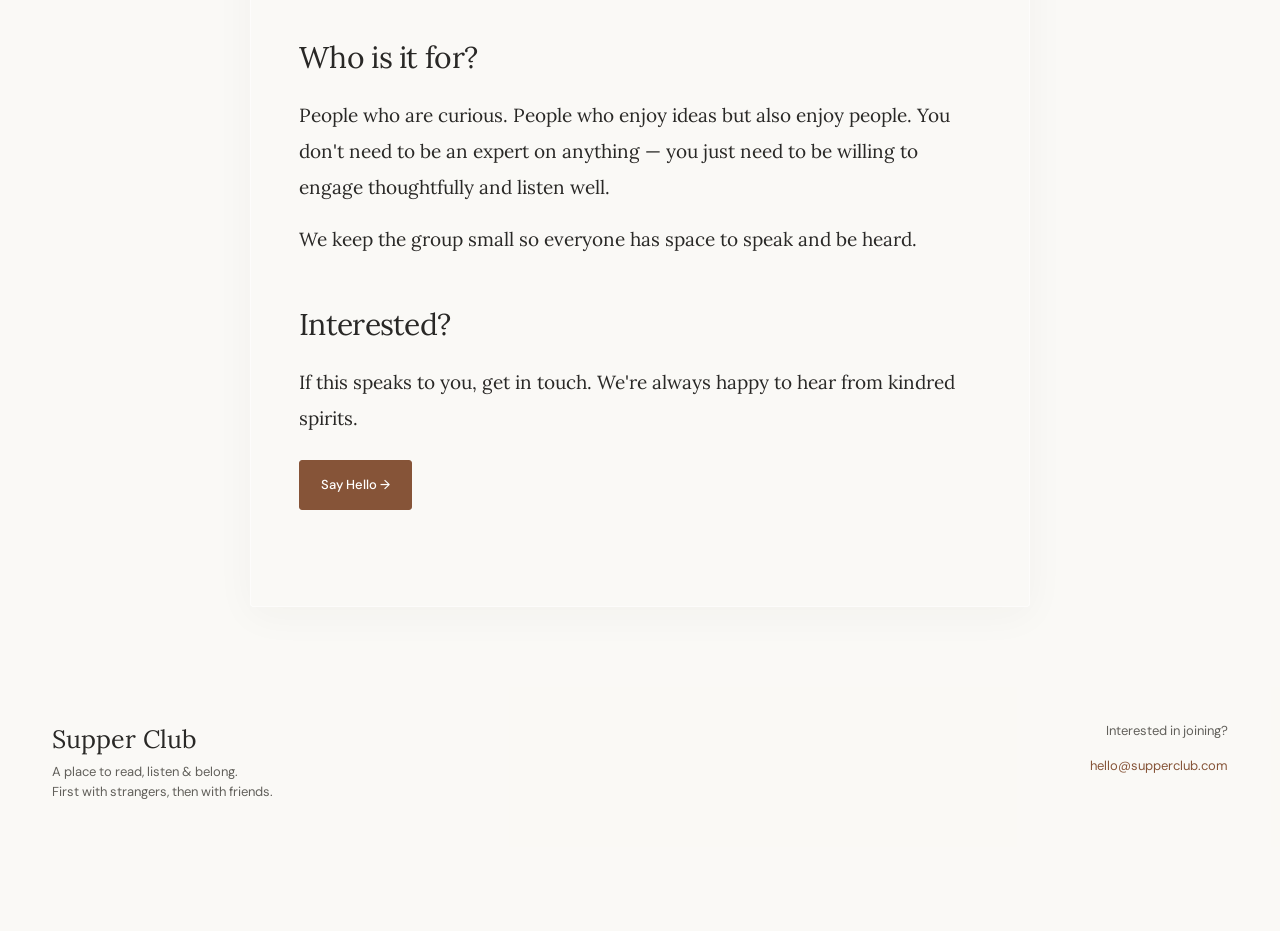
==== commit 0a44be0b: "Oct  4, 2026 change background photo Oct  4, 2026" ====
--- a/about.html
+++ b/about.html
@@ -15,7 +15,7 @@
   <link rel="stylesheet" href="css/style.css?v=2">
   <script src="js/designs.js?v=4"></script>
   <link rel="stylesheet" href="css/designs.css?v=4">
-  <link rel="stylesheet" href="css/living-room.css?v=2">
+  <link rel="stylesheet" href="css/living-room.css?v=3">
 </head>
 <body>
   <a class="skip-link" href="#main-content">Skip to content</a>
@@ -54,8 +54,8 @@
 
       <div class="reveal">
         <h2>How it works</h2>
-        <p><strong>We pick a topic</strong> &mdash; a big question worth wrestling with over dinner. Something that matters, that resists easy answers.</p>
-        <p><strong>We share a reading</strong> &mdash; a text, article, or excerpt to ground the conversation. A short fragment gives us common ground. We read it beforehand, then return to the words together around the table.</p>
+        <p><strong>We pick a topic</strong> &mdash; a big question worth exploring together. Something that matters, that resists easy answers.</p>
+        <p><strong>We share a reading</strong> &mdash; a text, article, or excerpt to ground the conversation. A short fragment gives us common ground. We read it beforehand, then return to the words together.</p>
         <p><strong>We gather and talk</strong> &mdash; no lectures, no winners. Just honest exchange. The conversation is guided but not controlled. We read closely, talk to one another, and make space for everyone to be heard. The goal is understanding, not agreement.</p>
       </div>
 
@@ -65,7 +65,7 @@
         <div class="format-timeline">
           <div class="timeline-item">
             <span class="timeline-time">7:00 PM</span>
-            <span class="timeline-desc"><strong>Arrive.</strong> Food, drinks, settling in.</span>
+            <span class="timeline-desc"><strong>Arrive.</strong> Say hello, find a seat, settle in.</span>
           </div>
           <div class="timeline-item">
             <span class="timeline-time">7:30 PM</span>
@@ -77,7 +77,7 @@
           </div>
           <div class="timeline-item">
             <span class="timeline-time">9:30 PM</span>
-            <span class="timeline-desc"><strong>Wind down.</strong> Loose threads, final thoughts, more wine.</span>
+            <span class="timeline-desc"><strong>Wind down.</strong> Loose threads, final thoughts, a little more conversation.</span>
           </div>
         </div>
       </div>
@@ -103,7 +103,7 @@
     <div class="container">
       <div class="footer-brand">
         <p class="footer-logo">Supper Club</p>
-        <p>Conversations about big ideas.<br>First with strangers, then with friends.</p>
+        <p>A place to read, listen &amp; belong.<br>First with strangers, then with friends.</p>
       </div>
       <div class="footer-contact">
         <p>Interested in joining?</p>
--- a/css/living-room.css
+++ b/css/living-room.css
@@ -122,7 +122,7 @@
 [data-design="living-room"] body{position:relative;isolation:isolate;background:var(--bg)}
 [data-design="living-room"] body::before{
  content:"";position:fixed;inset:0;z-index:-1;pointer-events:none;
- background:linear-gradient(#faf9f626,#faf9f626),url('../images/reading-together.png') center center / cover no-repeat;
+ background:linear-gradient(#faf9f626,#faf9f626),url('../images/reading-together.png?v=2') center center / cover no-repeat;
 }
 [data-design="living-room"] .nav{background:#faf9f6ed}
 [data-design="living-room"] .hero{min-height:78vh;padding-top:52px;padding-bottom:100px}
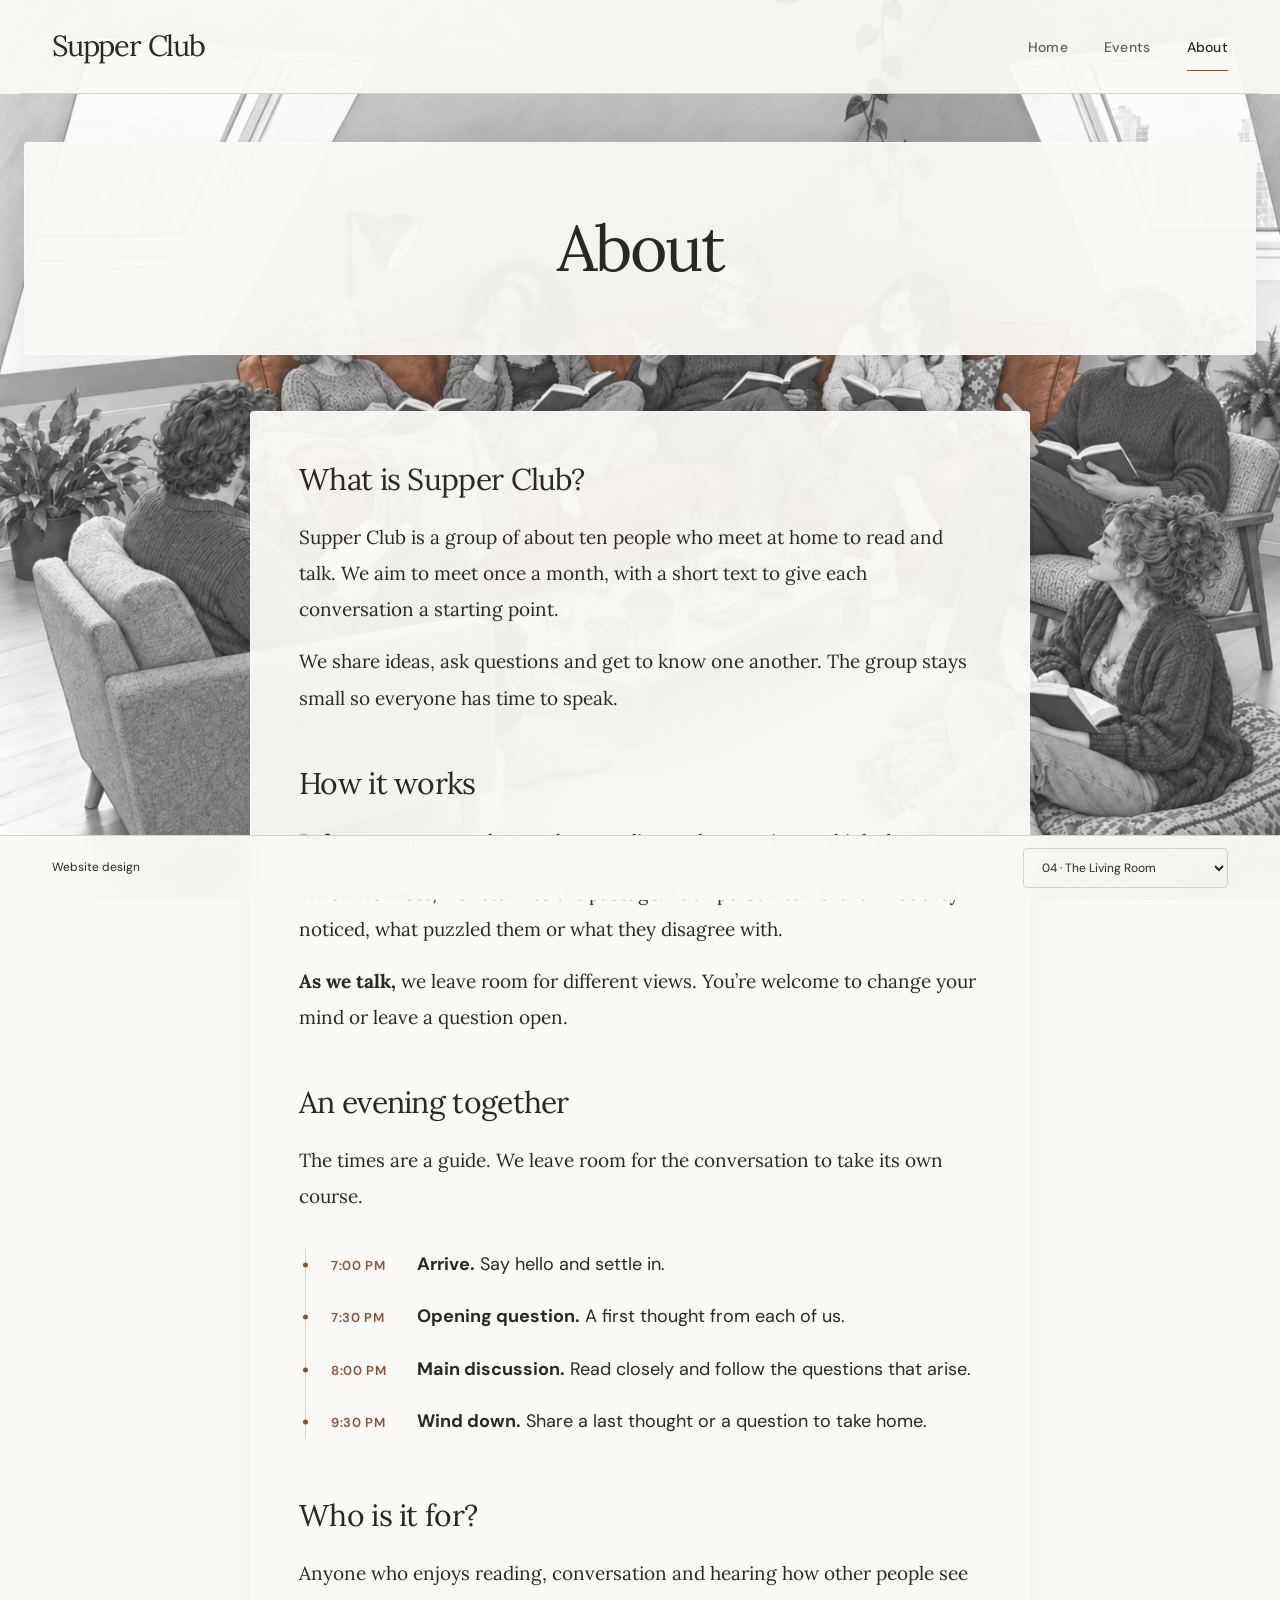
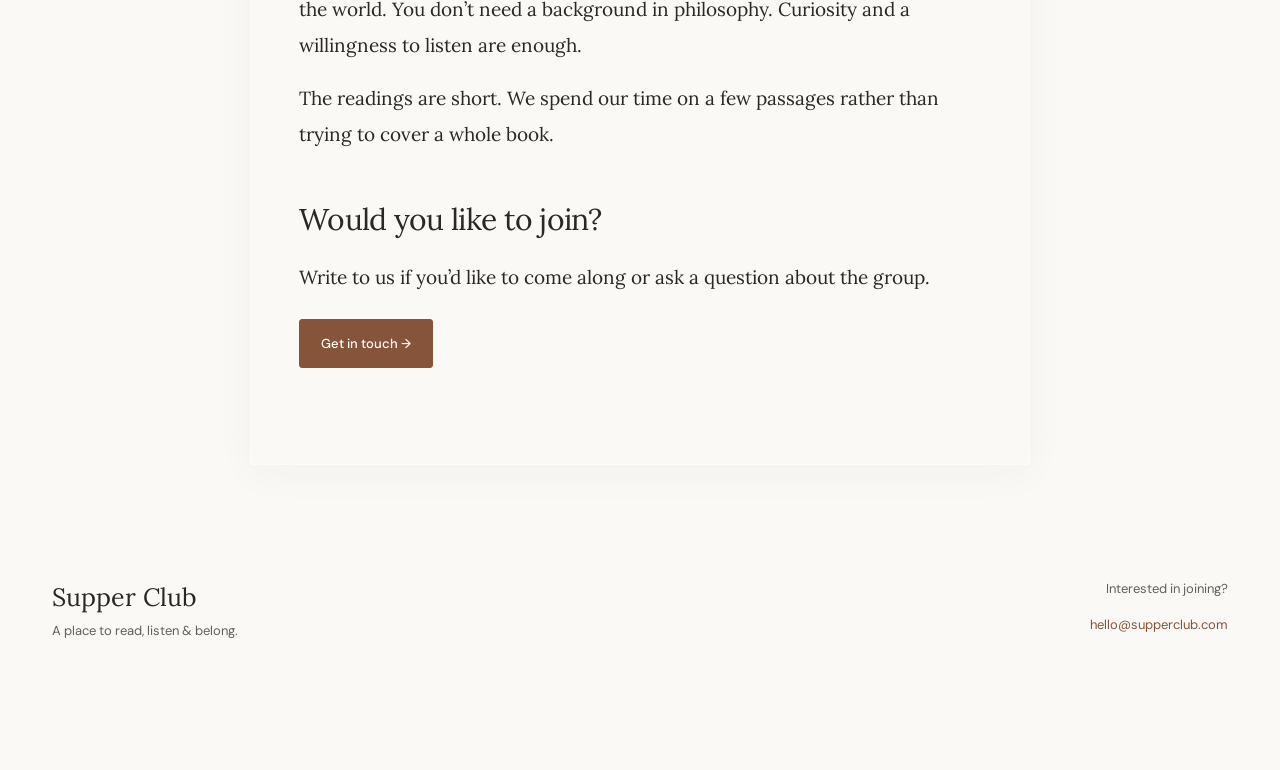
==== commit eb5b28df: "Oct  5, 2026" ====
--- a/about.html
+++ b/about.html
@@ -4,17 +4,17 @@
   <meta charset="UTF-8">
   <meta name="viewport" content="width=device-width, initial-scale=1.0">
   <title>About — Supper Club</title>
-  <meta name="description" content="Learn more about Supper Club and how it works.">
+  <meta name="description" content="How our small reading group works, what an evening is like and how to get in touch.">
   <link rel="icon" href="data:image/svg+xml,<svg xmlns='http://www.w3.org/2000/svg' viewBox='0 0 100 100'><text y='.9em' font-size='90'>🍷</text></svg>">
   <meta property="og:title" content="About — Supper Club">
-  <meta property="og:description" content="Learn more about Supper Club and how it works.">
+  <meta property="og:description" content="How our small reading group works, what an evening is like and how to get in touch.">
   <meta property="og:type" content="website">
   <link rel="preconnect" href="https://fonts.googleapis.com">
   <link rel="preconnect" href="https://fonts.gstatic.com" crossorigin>
   <link href="https://fonts.googleapis.com/css2?family=DM+Sans:wght@400;500;600&family=Lora:ital,wght@0,400;0,500;1,400&family=Inter:wght@300;400;500;600;700&family=Playfair+Display:ital@0;1&display=swap" rel="stylesheet">
   <link rel="stylesheet" href="css/style.css?v=2">
   <script src="js/designs.js?v=4"></script>
-  <link rel="stylesheet" href="css/designs.css?v=4">
+  <link rel="stylesheet" href="css/designs.css?v=5">
   <link rel="stylesheet" href="css/living-room.css?v=3">
 </head>
 <body>
@@ -48,50 +48,50 @@
     <div class="container about-content">
       <div class="reveal">
         <h2>What is Supper Club?</h2>
-        <p><strong>A regular(ish) group of ~10 people</strong> who want to get to know each other and keep this going. Once a month, at home. Cosy, quiet. A semi-structured conversation about a big idea, guided by a text we read together.</p>
-        <p>There are no lectures, no winners. Just honest exchange between people willing to think carefully and listen generously.</p>
+        <p>Supper Club is a group of about ten people who meet at home to read and talk. We aim to meet once a month, with a short text to give each conversation a starting point.</p>
+        <p>We share ideas, ask questions and get to know one another. The group stays small so everyone has time to speak.</p>
       </div>
 
       <div class="reveal">
         <h2>How it works</h2>
-        <p><strong>We pick a topic</strong> &mdash; a big question worth exploring together. Something that matters, that resists easy answers.</p>
-        <p><strong>We share a reading</strong> &mdash; a text, article, or excerpt to ground the conversation. A short fragment gives us common ground. We read it beforehand, then return to the words together.</p>
-        <p><strong>We gather and talk</strong> &mdash; no lectures, no winners. Just honest exchange. The conversation is guided but not controlled. We read closely, talk to one another, and make space for everyone to be heard. The goal is understanding, not agreement.</p>
+        <p><strong>Before we meet,</strong> we share a short reading and a question to think about.</p>
+        <p><strong>When we meet,</strong> we return to the passage. Each person can share what they noticed, what puzzled them or what they disagree with.</p>
+        <p><strong>As we talk,</strong> we leave room for different views. You’re welcome to change your mind or leave a question open.</p>
       </div>
 
       <div class="reveal">
-        <h2>The Format</h2>
-        <p>A typical evening follows a loose rhythm:</p>
+        <h2>An evening together</h2>
+        <p>The times are a guide. We leave room for the conversation to take its own course.</p>
         <div class="format-timeline">
           <div class="timeline-item">
             <span class="timeline-time">7:00 PM</span>
-            <span class="timeline-desc"><strong>Arrive.</strong> Say hello, find a seat, settle in.</span>
+            <span class="timeline-desc"><strong>Arrive.</strong> Say hello and settle in.</span>
           </div>
           <div class="timeline-item">
             <span class="timeline-time">7:30 PM</span>
-            <span class="timeline-desc"><strong>Opening question.</strong> Something to warm up the room.</span>
+            <span class="timeline-desc"><strong>Opening question.</strong> A first thought from each of us.</span>
           </div>
           <div class="timeline-item">
             <span class="timeline-time">8:00 PM</span>
-            <span class="timeline-desc"><strong>Main discussion.</strong> The big question, guided by the reading.</span>
+            <span class="timeline-desc"><strong>Main discussion.</strong> Read closely and follow the questions that arise.</span>
           </div>
           <div class="timeline-item">
             <span class="timeline-time">9:30 PM</span>
-            <span class="timeline-desc"><strong>Wind down.</strong> Loose threads, final thoughts, a little more conversation.</span>
+            <span class="timeline-desc"><strong>Wind down.</strong> Share a last thought or a question to take home.</span>
           </div>
         </div>
       </div>
 
       <div class="reveal">
         <h2>Who is it for?</h2>
-        <p>People who are curious. People who enjoy ideas but also enjoy people. You don't need to be an expert on anything &mdash; you just need to be willing to engage thoughtfully and listen well.</p>
-        <p>We keep the group small so everyone has space to speak and be heard.</p>
+        <p>Anyone who enjoys reading, conversation and hearing how other people see the world. You don’t need a background in philosophy. Curiosity and a willingness to listen are enough.</p>
+        <p>The readings are short. We spend our time on a few passages rather than trying to cover a whole book.</p>
       </div>
 
       <div class="reveal">
-        <h2>Interested?</h2>
-        <p>If this speaks to you, get in touch. We're always happy to hear from kindred spirits.</p>
-        <a href="mailto:hello@supperclub.com" class="btn" style="margin-top:.5rem">Say Hello &rarr;</a>
+        <h2>Would you like to join?</h2>
+        <p>Write to us if you’d like to come along or ask a question about the group.</p>
+        <a href="mailto:hello@supperclub.com" class="btn" style="margin-top:.5rem">Get in touch &rarr;</a>
       </div>
     </div>
   </section>
@@ -103,7 +103,7 @@
     <div class="container">
       <div class="footer-brand">
         <p class="footer-logo">Supper Club</p>
-        <p>A place to read, listen &amp; belong.<br>First with strangers, then with friends.</p>
+        <p>A place to read, listen &amp; belong.</p>
       </div>
       <div class="footer-contact">
         <p>Interested in joining?</p>
@@ -113,7 +113,7 @@
   </footer>
 
   <aside class="design-bar" aria-label="Website design">
-    <div class="design-bar-inner"><label for="design-select">Make yourself at home <span>Choose a design</span></label>
+    <div class="design-bar-inner"><label for="design-select">Website design</label>
     <select id="design-select" aria-label="Choose website design"></select></div>
   </aside>
   <script src="js/main.js"></script>
--- a/css/designs.css
+++ b/css/designs.css
@@ -147,3 +147,6 @@
 .reading-scene .scene-paper{fill:var(--art-bg)}
 .reading-scene .scene-table{fill:var(--table)}
 .reading-scene .scene-ink{fill:var(--art-ink)}
+
+/* Keep archive navigation as readable headings, rather than decorative labels. */
+.gatherings-heading{max-width:960px;margin:0 auto 24px;font-family:var(--font-script);font-size:clamp(26px,3vw,34px);font-weight:400;line-height:1.3;letter-spacing:-.5px}
